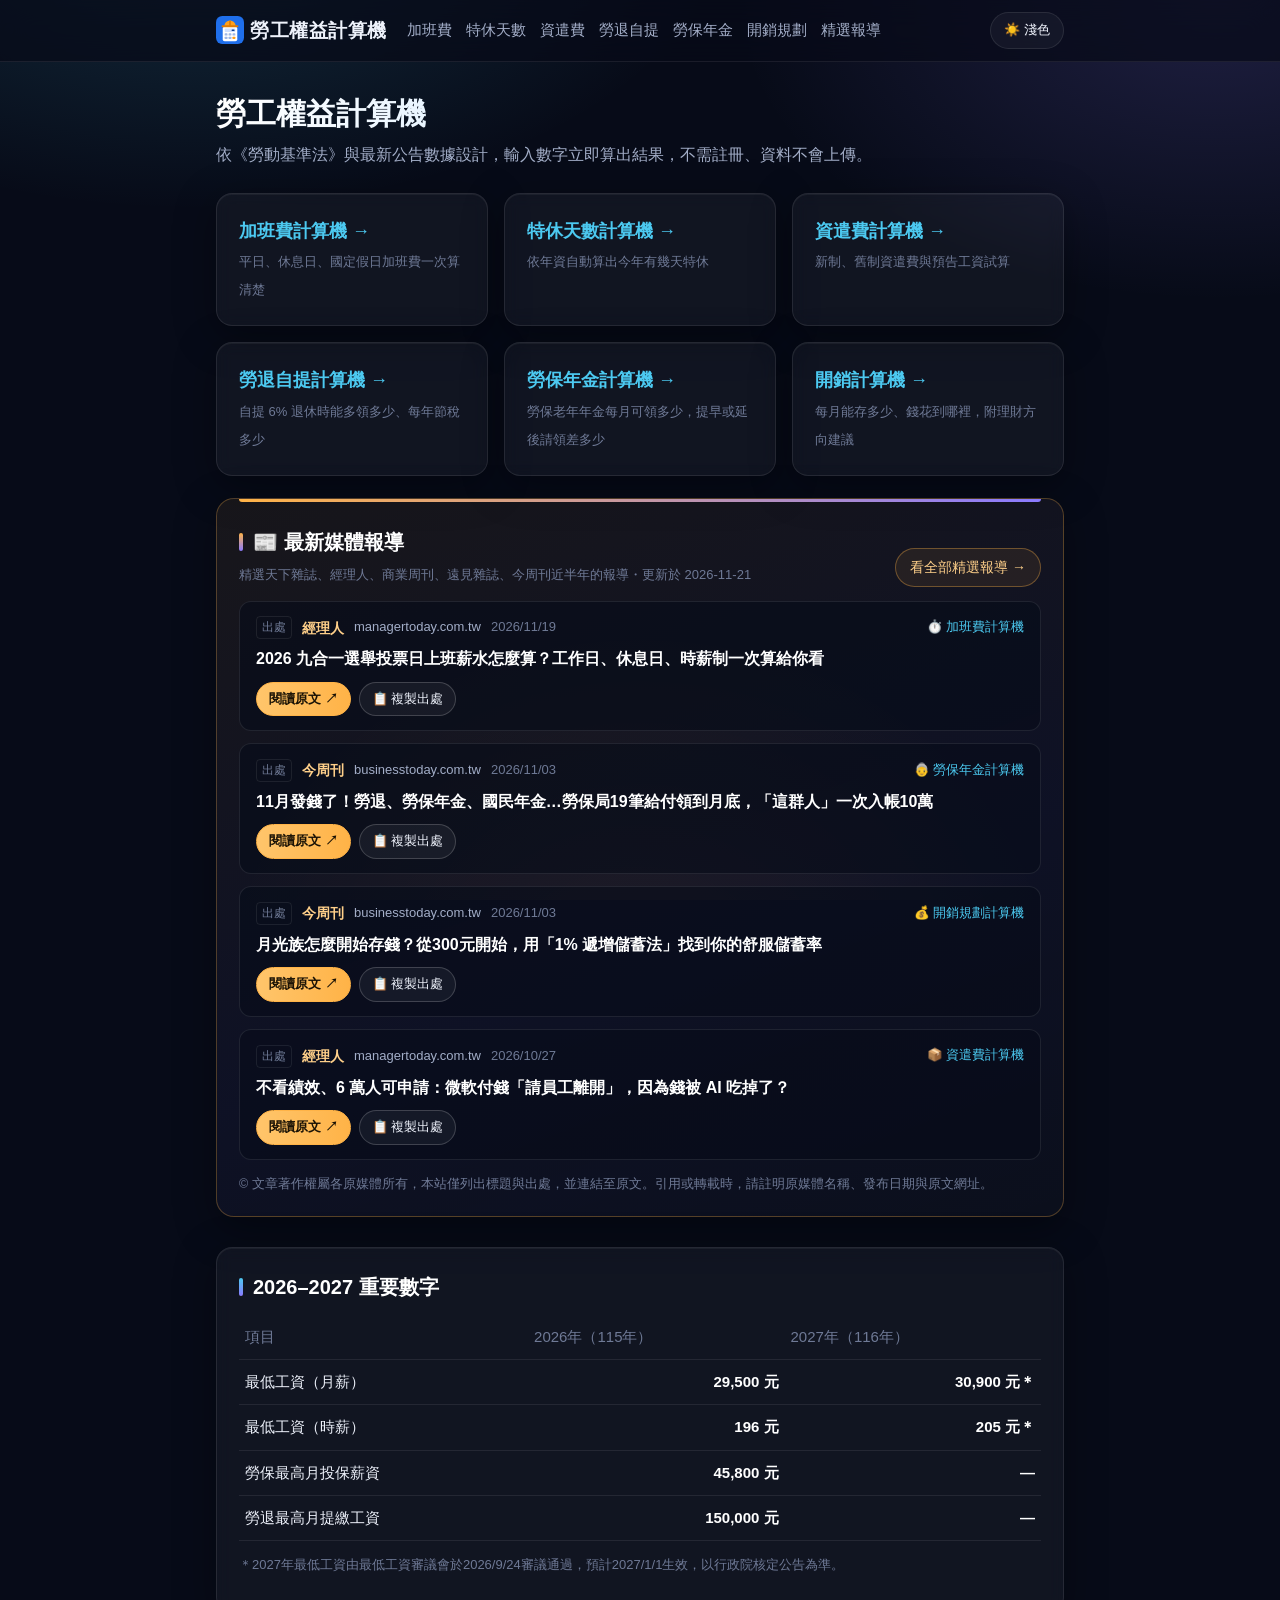
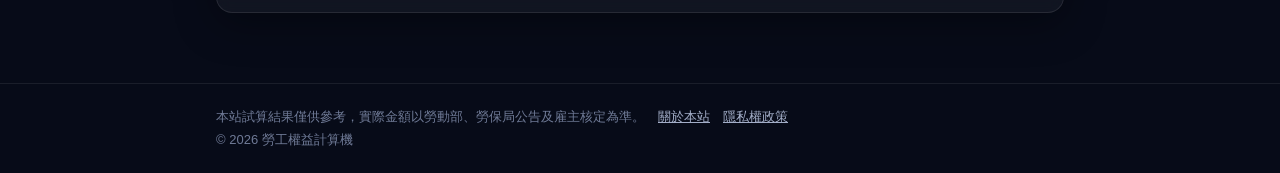
==== index.html @ 6f15177c "新增深色／淺色主題切換按鈕（預設深色、記住選擇、載入不閃爍），淺色主題完整配色 Co-Authored-By: Claude Opus 5.5 <noreply@anthropic.com> Clau" ====
<!doctype html><html lang="zh-Hant-TW"><head><meta charset="utf-8"><script>try{if(localStorage.getItem("lc-theme")==="light")document.documentElement.dataset.theme="light"}catch(e){}</script><meta name="google-site-verification" content="qJiFqGGV6QfgCIbcOSD9Yrbxs5jmW34U30LSL2Sjmbo"><meta name="theme-color" content="#070b18"><meta name="viewport" content="width=device-width,initial-scale=1">
<title>勞工權益計算機｜加班費、特休、資遣費、勞退、勞保年金、開銷規劃線上試算</title><meta name="description" content="免費線上試算加班費、特休天數、資遣費、勞退自提與勞保老年年金，依最新勞基法與2026年最低工資計算，手機也好用。"><link rel="canonical" href="https://chengcheming-ai.github.io/labor-calculator/">
<meta property="og:title" content="勞工權益計算機｜加班費、特休、資遣費、勞退、勞保年金、開銷規劃線上試算"><meta property="og:description" content="免費線上試算加班費、特休天數、資遣費、勞退自提與勞保老年年金，依最新勞基法與2026年最低工資計算，手機也好用。"><meta property="og:type" content="website">
<link rel="icon" href="icon.svg" type="image/svg+xml"><link rel="apple-touch-icon" href="apple-touch-icon.png"><link rel="stylesheet" href="style.css"></head><body>
<header><div class="in"><a class="logo" href="./"><img src="icon.svg" alt="" width="28" height="28" style="vertical-align:-7px;margin-right:6px">勞工權益計算機</a><nav><a href="overtime/">加班費</a><a href="annual-leave/">特休天數</a><a href="severance/">資遣費</a><a href="pension/">勞退自提</a><a href="labor-insurance/">勞保年金</a><a href="budget/">開銷規劃</a><a href="news/">精選報導</a></nav></div></header>
<main>
<h1>勞工權益計算機</h1><p class="lead">依《勞動基準法》與最新公告數據設計，輸入數字立即算出結果，不需註冊、資料不會上傳。</p>
<div class="grid tools"><a class="card" href="overtime/"><b>加班費計算機 →</b><br><span class="note">平日、休息日、國定假日加班費一次算清楚</span></a><a class="card" href="annual-leave/"><b>特休天數計算機 →</b><br><span class="note">依年資自動算出今年有幾天特休</span></a><a class="card" href="severance/"><b>資遣費計算機 →</b><br><span class="note">新制、舊制資遣費與預告工資試算</span></a><a class="card" href="pension/"><b>勞退自提計算機 →</b><br><span class="note">自提 6% 退休時能多領多少、每年節稅多少</span></a><a class="card" href="labor-insurance/"><b>勞保年金計算機 →</b><br><span class="note">勞保老年年金每月可領多少，提早或延後請領差多少</span></a><a class="card" href="budget/"><b>開銷計算機 →</b><br><span class="note">每月能存多少、錢花到哪裡，附理財方向建議</span></a></div>
<section class="news-box" id="news" data-k="*"></section>
<div class="card"><h2 style="margin-top:0">2026–2027 重要數字</h2><table>
<tr><th>項目</th><th>2026年（115年）</th><th>2027年（116年）</th></tr>
<tr><td>最低工資（月薪）</td><td class="n">29,500 元</td><td class="n">30,900 元＊</td></tr>
<tr><td>最低工資（時薪）</td><td class="n">196 元</td><td class="n">205 元＊</td></tr>
<tr><td>勞保最高月投保薪資</td><td class="n">45,800 元</td><td class="n">—</td></tr>
<tr><td>勞退最高月提繳工資</td><td class="n">150,000 元</td><td class="n">—</td></tr></table>
<p class="note">＊2027年最低工資由最低工資審議會於2026/9/24審議通過，預計2027/1/1生效，以行政院核定公告為準。</p></div></main>
<footer><div class="in">本站試算結果僅供參考，實際金額以勞動部、勞保局公告及雇主核定為準。　<a href="about/">關於本站</a>　<a href="privacy/">隱私權政策</a><br>© 2026 勞工權益計算機</div></footer>
<script src="news.js"></script><script src="common.js"></script></body></html>
---- style.css ----
:root{
  color-scheme:dark;
  --bg:#070b18;--card:rgba(255,255,255,.045);--card-b:rgba(255,255,255,.09);
  --fg:#eef2fb;--mut:#a3aec8;--dim:#6f7a96;
  --acc:#4cc9f0;--acc2:#8b7bff;--warm:#ffb347;
  --in:#0e1530;--in-b:#26315a;--line:rgba(255,255,255,.08);
}
*{box-sizing:border-box}
html{background:var(--bg)}
body{margin:0;min-height:100vh;color:var(--fg);font:16px/1.75 "Noto Sans TC","Microsoft JhengHei","PingFang TC",sans-serif;
  background:
    radial-gradient(900px 500px at 15% -10%,rgba(76,201,240,.18),transparent 60%),
    radial-gradient(800px 500px at 95% 0%,rgba(139,123,255,.18),transparent 60%),
    radial-gradient(700px 600px at 50% 110%,rgba(255,179,71,.07),transparent 60%),
    var(--bg);
  background-attachment:fixed}

/* 頁首 */
header{position:sticky;top:0;z-index:10;background:rgba(7,11,24,.72);backdrop-filter:blur(14px);-webkit-backdrop-filter:blur(14px);border-bottom:1px solid var(--line)}
header .in,main,footer .in{max-width:880px;margin:0 auto;padding:0 16px}
header .in{display:flex;flex-wrap:wrap;align-items:center;gap:8px 20px;padding-top:12px;padding-bottom:12px}
.logo{font-weight:700;font-size:19px;color:var(--fg);text-decoration:none;letter-spacing:.5px}
nav a{color:var(--mut);text-decoration:none;font-size:15px;margin-right:14px;transition:color .2s}
nav a:hover{color:var(--fg)}
nav a.on{color:var(--acc);text-shadow:0 0 12px rgba(76,201,240,.6)}

/* 標題 */
main{padding-top:32px;padding-bottom:48px}
h1{font-size:30px;line-height:1.3;margin:0 0 8px;font-weight:800;
  background:linear-gradient(90deg,#fff 0%,#cfe9ff 55%,#bfb4ff 100%);-webkit-background-clip:text;background-clip:text;color:transparent}
.lead{color:var(--mut);margin:0 0 24px}
h2{font-size:20px;margin:32px 0 10px;color:#fff}
h2::before{content:"";display:inline-block;width:4px;height:18px;border-radius:2px;margin-right:10px;vertical-align:-2px;background:linear-gradient(var(--acc),var(--acc2))}

/* 卡片 */
.card{background:var(--card);border:1px solid var(--card-b);border-radius:16px;padding:22px;margin-bottom:22px;
  box-shadow:0 10px 40px rgba(0,0,0,.35),inset 0 1px 0 rgba(255,255,255,.05);backdrop-filter:blur(8px);-webkit-backdrop-filter:blur(8px)}
.grid{display:grid;grid-template-columns:repeat(auto-fit,minmax(220px,1fr));gap:16px}
.grid>div{display:flex;flex-direction:column;justify-content:flex-end}

/* 表單 */
label{display:block;font-size:14px;color:var(--mut);margin-bottom:6px}
input,select{width:100%;font:inherit;font-size:17px;padding:10px 12px;border:1px solid var(--in-b);border-radius:10px;background:var(--in);color:#fff;transition:border-color .2s,box-shadow .2s}
input:hover,select:hover{border-color:#3a4a80}
input:focus,select:focus{outline:none;border-color:var(--acc);box-shadow:0 0 0 3px rgba(76,201,240,.22),0 0 18px rgba(76,201,240,.25)}
input.over,input.over:focus{border-color:#ff9a3c;box-shadow:0 0 0 3px rgba(255,154,60,.25),0 0 16px rgba(255,154,60,.25)}
.lim{display:inline-block;margin-left:4px;padding:0 7px;border-radius:999px;font-size:12px;line-height:18px;color:#ffd08a;background:rgba(255,179,71,.12);border:1px solid rgba(255,179,71,.3)}
input::-webkit-calendar-picker-indicator{filter:invert(.85)}
select option{background:#0e1530;color:#fff}

/* 結果區 */
.res{position:relative;margin-top:20px;padding:20px;border-radius:14px;color:var(--mut);
  background:linear-gradient(160deg,rgba(76,201,240,.10),rgba(139,123,255,.10));border:1px solid rgba(124,170,255,.25);
  box-shadow:inset 0 0 40px rgba(76,201,240,.06)}
.res b{color:#fff}
.res p{color:var(--fg)}
.big{font-size:44px;line-height:1.2;font-weight:800;margin:4px 0 10px;font-variant-numeric:tabular-nums;letter-spacing:.5px;
  background:linear-gradient(90deg,#7ee0ff,#b9a8ff);-webkit-background-clip:text;background-clip:text;color:transparent;
  filter:drop-shadow(0 0 14px rgba(76,201,240,.45));transition:filter .3s}
.big.pop{animation:pop .55s ease-out}
@keyframes pop{0%{transform:scale(.96);filter:drop-shadow(0 0 28px rgba(126,224,255,.95))}60%{transform:scale(1.03)}100%{transform:scale(1);filter:drop-shadow(0 0 14px rgba(76,201,240,.45))}}
@media (prefers-reduced-motion:reduce){.big.pop{animation:none}}

/* 提示條 */
.tips{display:flex;flex-direction:column;gap:10px;margin-top:16px}
.tips:empty{display:none}
.tip{padding:12px 14px;border-radius:10px;color:#eef2fb;font-size:15px;line-height:1.65;border:1px solid;border-left-width:4px;animation:tipIn .4s ease-out}
.tip.flash{animation:tipIn .4s ease-out}
.tip.ok{background:rgba(60,220,140,.10);border-color:rgba(60,220,140,.5);box-shadow:0 0 18px rgba(60,220,140,.12)}
.tip.info{background:rgba(76,201,240,.08);border-color:rgba(76,201,240,.4)}
.tip.warn{background:rgba(255,214,80,.10);border-color:rgba(255,214,80,.55);box-shadow:0 0 18px rgba(255,214,80,.12)}
.tip.alert{background:rgba(255,150,60,.12);border-color:rgba(255,150,60,.65);box-shadow:0 0 20px rgba(255,150,60,.18)}
.tip.danger{background:rgba(255,80,100,.14);border-color:rgba(255,80,100,.75);box-shadow:0 0 24px rgba(255,80,100,.28);animation:tipIn .4s ease-out,beat 2.4s ease-in-out .4s infinite}
@keyframes tipIn{from{opacity:0;transform:translateY(6px)}to{opacity:1;transform:none}}
@keyframes beat{50%{box-shadow:0 0 36px rgba(255,80,100,.55)}}
@media (prefers-reduced-motion:reduce){.tip,.tip.flash,.tip.danger{animation:none}}

/* 複製／清除按鈕 */
.act{display:flex;gap:10px;flex-wrap:wrap;margin-top:16px}
.act button{font:inherit;font-size:14px;padding:8px 16px;border-radius:999px;border:1px solid rgba(124,170,255,.35);background:rgba(255,255,255,.05);color:var(--fg);cursor:pointer;transition:border-color .2s,box-shadow .2s}
.act button:hover{border-color:var(--acc);box-shadow:0 0 14px rgba(76,201,240,.3)}

/* 疲勞儀表 */
.meter{margin:6px 0 16px;padding-bottom:20px}
.mhead{display:flex;justify-content:space-between;font-size:14px;margin-bottom:8px;color:var(--mut)}
.mbar{position:relative;height:12px;border-radius:999px;background:linear-gradient(90deg,#3ddc97 0%,#ffd650 46%,#ff9a3c 65%,#ff4d6d 85%)}
#mcover{position:absolute;right:0;top:0;bottom:0;background:#141b36;border-radius:0 999px 999px 0;transition:width .5s ease}
.mbar i{position:absolute;top:-4px;bottom:-4px;width:2px;background:rgba(255,255,255,.55)}
.mbar i::after{content:attr(data-l);position:absolute;top:20px;left:50%;transform:translateX(-50%);font-size:11px;color:var(--dim);white-space:nowrap;font-style:normal}

/* 離職檢核清單 */
.check label{display:flex;gap:10px;align-items:flex-start;font-size:15px;color:var(--fg);padding:9px 0;border-bottom:1px solid var(--line);cursor:pointer;margin:0}
.check input{width:18px;height:18px;margin-top:4px;flex:none;accent-color:#4cc9f0;padding:0}
.check input:checked+span{color:var(--dim);text-decoration:line-through}

/* 開銷計算機：分組標題、分段長條、排行、步驟、提示框 */
:root{--c-need:#3987e5;--c-want:#d95926;--c-save:#199e70}
h3.grp{font-size:16px;margin:22px 0 10px;color:#fff;display:flex;align-items:center;gap:8px}
h3.grp:first-child{margin-top:0}
.sw{display:inline-block;width:12px;height:12px;border-radius:3px;flex:none}
.sw.need{background:var(--c-need)}.sw.want{background:var(--c-want)}.sw.save{background:var(--c-save)}
.seg-h{display:flex;justify-content:space-between;align-items:baseline;margin:18px 0 8px;font-size:14px;color:var(--mut)}
.seg{display:flex;gap:2px;height:28px}
.seg b{display:flex;align-items:center;padding-left:8px;min-width:0;overflow:hidden;border-radius:4px;color:#fff;font-size:13px;font-weight:600;white-space:nowrap;transition:flex-grow .5s ease}
.seg b.need{background:var(--c-need)}.seg b.want{background:var(--c-want)}.seg b.save{background:var(--c-save)}
.seg.ideal{height:6px;margin-top:6px;opacity:.45}
.seg.ideal b{padding:0;border-radius:999px}
.seg.ideal b:nth-child(1){background:var(--c-need)}.seg.ideal b:nth-child(2){background:var(--c-want)}.seg.ideal b:nth-child(3){background:var(--c-save)}
.legend{display:flex;flex-wrap:wrap;gap:6px 18px;margin-top:12px;font-size:14px;color:var(--fg)}
.legend span{display:flex;align-items:center;gap:6px}
.legend em{font-style:normal;color:var(--dim);font-size:12px}
.legend .neg b{color:#ff8a9a}
.rank .row{display:grid;grid-template-columns:5.5em 1fr 3.2em 5.5em;align-items:center;gap:10px;padding:5px 0;font-size:14px;color:var(--fg)}
.rank .bar{height:10px;background:rgba(255,255,255,.04);border-radius:4px}
.rank .bar b{display:block;height:100%;border-radius:0 4px 4px 0;transition:width .5s ease}
.rank .bar b.need{background:var(--c-need)}.rank .bar b.want{background:var(--c-want)}
.rank .pv{text-align:right;color:var(--mut);font-variant-numeric:tabular-nums}
.rank .av{text-align:right;font-variant-numeric:tabular-nums}
.steps{list-style:none;margin:0;padding:0;counter-reset:s}
.steps li{position:relative;padding:12px 14px 12px 50px;margin-bottom:10px;border-radius:12px;border:1px solid var(--line);background:rgba(255,255,255,.02);counter-increment:s}
.steps li::before{content:counter(s);position:absolute;left:14px;top:13px;width:24px;height:24px;border-radius:50%;display:grid;place-items:center;font-size:13px;font-weight:700;background:#26315a;color:#fff}
.steps .sh{display:flex;justify-content:space-between;gap:10px;flex-wrap:wrap}
.steps .sh b{color:#fff}
.steps .bd{font-size:13px;color:var(--dim)}
.steps p{margin:4px 0 0;font-size:14px;color:var(--mut)}
.steps li.done{opacity:.6}.steps li.done::before{background:#199e70}
.steps li.now{border-color:rgba(76,201,240,.55);background:rgba(76,201,240,.07);box-shadow:0 0 22px rgba(76,201,240,.15)}
.steps li.now::before{background:linear-gradient(135deg,var(--acc),var(--acc2))}
.steps li.now .bd{color:var(--acc);font-weight:600}
.tt{position:fixed;z-index:50;pointer-events:none;padding:6px 10px;border-radius:8px;background:#0e1530;border:1px solid var(--in-b);color:#fff;font-size:13px;box-shadow:0 8px 24px rgba(0,0,0,.4);white-space:nowrap}
@media (max-width:480px){.rank .row{grid-template-columns:4.8em 1fr 3em 4.8em;gap:6px;font-size:13px}}

/* 媒體報導精選（獨立區塊） */
.news-box{position:relative;margin:8px 0 30px;padding:22px;border-radius:18px;
  background:linear-gradient(160deg,rgba(255,179,71,.07),rgba(139,123,255,.06) 60%,rgba(255,255,255,.02));
  border:1px solid rgba(255,179,71,.28);box-shadow:0 12px 40px rgba(0,0,0,.35)}
.news-box::before{content:"";position:absolute;left:22px;right:22px;top:0;height:3px;border-radius:0 0 3px 3px;background:linear-gradient(90deg,#ffb347,#8b7bff)}
.nb-h{display:flex;justify-content:space-between;align-items:flex-end;gap:10px 16px;flex-wrap:wrap;margin-bottom:14px}
.nb-h h2{margin:4px 0 4px}
.nb-h h2::before{background:linear-gradient(#ffb347,#8b7bff)}
.nb-h .note{margin:0}
.nb-all{font-size:14px;color:#ffd08a;text-decoration:none;padding:6px 14px;border-radius:999px;border:1px solid rgba(255,179,71,.35);background:rgba(255,179,71,.08);white-space:nowrap;transition:box-shadow .2s,border-color .2s}
.nb-all:hover{border-color:#ffb347;box-shadow:0 0 14px rgba(255,179,71,.3)}
.nl{display:grid;gap:12px}
.ni{padding:14px 16px;border-radius:12px;background:rgba(7,11,24,.55);border:1px solid var(--card-b);transition:border-color .2s,box-shadow .2s}
.ni:hover{border-color:rgba(255,179,71,.45);box-shadow:0 0 18px rgba(255,179,71,.12)}
.nsrc{display:flex;flex-wrap:wrap;align-items:center;gap:6px 10px;font-size:13px;color:var(--dim)}
.nlab{font-size:12px;color:var(--dim);border:1px solid var(--line);border-radius:4px;padding:0 5px}
.nmedia{color:#ffd08a;font-weight:700;font-size:14px}
.nhost{color:var(--mut)}
.ntopic{margin-left:auto;font-size:12.5px;color:var(--acc);text-decoration:none}
.ntopic:hover{text-decoration:underline}
.nt{display:block;margin:6px 0 10px;font-size:16px;line-height:1.6;font-weight:600;color:#fff;text-decoration:none}
.nt:hover{color:#ffe1b0;text-decoration:underline}
.nact{display:flex;gap:8px;flex-wrap:wrap}
.nbtn,.ncite{font:inherit;font-size:13px;padding:5px 12px;border-radius:999px;cursor:pointer;text-decoration:none;transition:box-shadow .2s,border-color .2s}
.nbtn{color:#1a1205;background:linear-gradient(90deg,#ffc56b,#ffb347);border:1px solid #ffb347;font-weight:700}
.nbtn:hover{box-shadow:0 0 14px rgba(255,179,71,.45)}
.ncite{color:var(--fg);background:rgba(255,255,255,.05);border:1px solid rgba(255,255,255,.18)}
.ncite:hover{border-color:var(--acc)}
.ncopy{margin:14px 0 0;font-size:12.5px;color:var(--dim);line-height:1.6}
/* 精選報導頁 */
.chips{display:flex;flex-wrap:wrap;gap:8px;margin:0 0 22px}
.chip{font:inherit;font-size:14px;padding:7px 14px;border-radius:999px;cursor:pointer;color:var(--mut);background:var(--card);border:1px solid var(--card-b);transition:all .2s}
.chip b{color:var(--dim);font-weight:500;margin-left:4px}
.chip:hover{color:#fff;border-color:rgba(255,179,71,.45)}
.chip.on{color:#1a1205;background:linear-gradient(90deg,#ffc56b,#ffb347);border-color:#ffb347;font-weight:700}
.chip.on b{color:#4a3510}
.ngroup{margin-bottom:26px}
.ngroup h2 a{font-size:13px;font-weight:500;color:var(--acc);text-decoration:none;margin-left:10px}

/* 主題切換按鈕 */
.theme-btn{margin-left:auto;font:inherit;font-size:13px;padding:6px 13px;border-radius:999px;border:1px solid var(--card-b);background:var(--card);color:var(--fg);cursor:pointer;white-space:nowrap;transition:border-color .2s,box-shadow .2s}
.theme-btn:hover{border-color:var(--acc);box-shadow:0 0 12px rgba(76,201,240,.25)}
@media (max-width:720px){.theme-btn{order:2}header nav{order:3;flex-basis:100%}}

/* 淺色主題（按鈕切換；預設為深色） */
:root[data-theme="light"]{
  color-scheme:light;
  --bg:#f4f6fb;--card:#ffffff;--card-b:#dde3ee;
  --fg:#1b2333;--mut:#4f5b72;--dim:#76819a;
  --acc:#0b72c9;--acc2:#6a55e0;
  --in:#ffffff;--in-b:#cbd4e3;--line:#e3e8f0;
  --c-need:#2a78d6;--c-want:#eb6834;--c-save:#1baf7a;
}
:root[data-theme="light"] body{background:
  radial-gradient(900px 500px at 15% -10%,rgba(11,114,201,.10),transparent 60%),
  radial-gradient(800px 500px at 95% 0%,rgba(106,85,224,.09),transparent 60%),
  radial-gradient(700px 600px at 50% 110%,rgba(255,170,60,.08),transparent 60%),var(--bg)}
:root[data-theme="light"] header{background:rgba(255,255,255,.82)}
:root[data-theme="light"] nav a.on{text-shadow:none}
:root[data-theme="light"] h1{background:linear-gradient(90deg,#14213d 0%,#1f4fa3 60%,#5b46c9 100%);-webkit-background-clip:text;background-clip:text}
:root[data-theme="light"] :is(h2,h3.grp,.steps .sh b,td.n,.nt){color:#111a2e}
:root[data-theme="light"] .res b,:root[data-theme="light"] article:not(.ni) b{color:#111a2e}
:root[data-theme="light"] .card{box-shadow:0 6px 24px rgba(20,30,60,.07)}
:root[data-theme="light"] :is(input,select){color:#111a2e}
:root[data-theme="light"] :is(input:hover,select:hover){border-color:#9fb0d0}
:root[data-theme="light"] input::-webkit-calendar-picker-indicator{filter:none}
:root[data-theme="light"] select option{background:#fff;color:#111a2e}
:root[data-theme="light"] .lim{color:#9a5200;background:rgba(255,170,60,.14);border-color:rgba(220,140,40,.38)}
:root[data-theme="light"] .res{background:linear-gradient(160deg,rgba(11,114,201,.06),rgba(106,85,224,.06));border-color:rgba(11,114,201,.22);box-shadow:none}
:root[data-theme="light"] .big{background:linear-gradient(90deg,#0b72c9,#6a55e0);-webkit-background-clip:text;background-clip:text;filter:drop-shadow(0 0 10px rgba(11,114,201,.18))}
:root[data-theme="light"] .tip{color:#1b2333}
:root[data-theme="light"] .tip.warn{background:rgba(255,200,40,.16)}
:root[data-theme="light"] .act button,:root[data-theme="light"] .ncite{background:#fff;border-color:#cbd4e3}
:root[data-theme="light"] #mcover{background:#e6eaf2}
:root[data-theme="light"] .mbar i{background:rgba(20,30,60,.45)}
:root[data-theme="light"] .res .seg b{color:#fff}
:root[data-theme="light"] .res .seg b.save{color:#05301f}
:root[data-theme="light"] .legend .neg b{color:#c8243b}
:root[data-theme="light"] .rank .bar{background:#eef1f6}
:root[data-theme="light"] .res td.n{color:#0b5fa8}
:root[data-theme="light"] .steps li{background:#fff}
:root[data-theme="light"] .steps li::before{background:#dbe2ef;color:#1b2333}
:root[data-theme="light"] .steps li.done::before{background:#1baf7a;color:#fff}
:root[data-theme="light"] .steps li.now{background:rgba(11,114,201,.06);border-color:rgba(11,114,201,.45);box-shadow:0 0 18px rgba(11,114,201,.12)}
:root[data-theme="light"] .steps li.now::before{color:#fff}
:root[data-theme="light"] .tt{background:#fff;color:#111a2e;box-shadow:0 8px 24px rgba(20,30,60,.15)}
:root[data-theme="light"] .tools a:hover{box-shadow:0 14px 34px rgba(20,30,60,.12),0 0 0 1px rgba(11,114,201,.25)}
:root[data-theme="light"] .news-box{background:linear-gradient(160deg,rgba(255,170,60,.10),rgba(106,85,224,.06) 60%,#fff);border-color:rgba(225,145,40,.38);box-shadow:0 10px 30px rgba(20,30,60,.08)}
:root[data-theme="light"] .ni{background:#fff}
:root[data-theme="light"] .ni:hover{box-shadow:0 6px 20px rgba(20,30,60,.10)}
:root[data-theme="light"] .nmedia{color:#a85a00}
:root[data-theme="light"] .nb-all{color:#9a5200}
:root[data-theme="light"] .nt:hover{color:#a85a00}
:root[data-theme="light"] .chip:hover{color:var(--fg)}
:root[data-theme="light"] article p{color:#2c3549}
:root[data-theme="light"] .check input{accent-color:#0b72c9}
:root[data-theme="light"] .theme-btn:hover{box-shadow:0 0 12px rgba(11,114,201,.2)}

/* 列印報表（白底，只在列印時出現） */
#report{display:none}
@media print{
  @page{size:A4;margin:14mm 14mm 16mm}
  html,body{background:#fff!important}
  body>*:not(#report){display:none!important}
  #report{display:block;color:#111;font:11pt/1.6 "Noto Sans TC","Microsoft JhengHei","PingFang TC",sans-serif;-webkit-print-color-adjust:exact;print-color-adjust:exact}
  #report *{color:#111;-webkit-text-fill-color:currentColor;text-shadow:none!important;filter:none!important;box-shadow:none!important;animation:none!important;backdrop-filter:none!important}
  #report .rp-top{display:flex;justify-content:space-between;align-items:center;font-size:9.5pt;color:#555;border-bottom:2px solid #1f6feb;padding-bottom:6px}
  #report .rp-top *{color:#555}
  #report .rp-brand{display:flex;align-items:center;gap:6px;font-weight:700;font-size:11pt}#report .rp-brand,#report .rp-brand *{color:#1f6feb}
  #report .rp-brand img{width:20px;height:20px}
  #report h1{font-size:19pt;margin:12px 0 4px;background:none;-webkit-text-fill-color:#111}
  #report h2{font-size:12.5pt;margin:18px 0 8px;padding-bottom:3px;border-bottom:1px solid #bbb;break-after:avoid}
  #report h2::before{display:none}
  #report h3.grp{font-size:11pt;margin:10px 0 6px}
  #report table{width:100%;border-collapse:collapse;font-size:10.5pt}
  #report th,#report td{border-bottom:1px solid #ddd;padding:5px 6px;color:#111}
  #report .rp-in{display:grid;grid-template-columns:1fr 1fr;column-gap:28px;font-size:10.5pt}
  #report .rp-in div{display:flex;justify-content:space-between;gap:10px;border-bottom:1px solid #ddd;padding:4px 2px;break-inside:avoid}
  #report .rp-in span{color:#444}
  #report td.n{text-align:right;font-weight:600}
  #report .res{background:none;border:1px solid #ccc;border-radius:8px;padding:12px 14px;margin:0;color:#333}
  #report .big{font-size:22pt;margin:2px 0 6px;background:none;-webkit-text-fill-color:#0b4fb3;color:#0b4fb3}
  #report .seg b,#report .seg b *{color:#fff;-webkit-text-fill-color:#fff}
  #report .mbar>div{position:absolute;right:0;top:0;bottom:0;background:#e5e7eb;border-radius:0 999px 999px 0}
  #report .mbar i{background:#666}
  #report .rank .bar{background:#eef0f3}
  #report .card{background:none;border:none;padding:0;margin:0;border-radius:0}
  #report .card h2{margin-top:18px}
  #report .rp-tips{margin:0;padding:0;list-style:none;display:flex;flex-direction:column;gap:6px}
  #report .rp-tips li{margin:0 0 6px;break-inside:avoid}
  #report .steps li{background:none;border:1px solid #ccc;break-inside:avoid;opacity:1}
  #report .steps li.now{border:1.5px solid #1f6feb}
  #report .steps li::before,#report .steps li::before{color:#fff;-webkit-text-fill-color:#fff}
  #report .check label{border-bottom:1px solid #ddd;padding:5px 0}
  #report .check span{text-decoration:none}
  #report a{text-decoration:none}
  #report .note,#report .rp-foot{color:#666;font-size:9pt}
  #report .rp-foot{margin-top:20px;border-top:1px solid #ccc;padding-top:8px}
}

/* 表格 */
table{width:100%;border-collapse:collapse;font-size:15px}
th,td{border-bottom:1px solid var(--line);padding:9px 6px;text-align:left}
th{color:var(--dim);font-weight:500}
td{color:var(--fg)}
td.n{text-align:right;font-variant-numeric:tabular-nums;color:#fff;font-weight:600}
.res td.n{color:#9ee6ff}
caption{padding-bottom:6px}

/* 首頁工具卡 */
.tools a{display:block;text-decoration:none;color:var(--fg);transition:transform .2s,border-color .2s,box-shadow .2s}
.tools a:hover{transform:translateY(-3px);border-color:rgba(76,201,240,.5);box-shadow:0 14px 40px rgba(0,0,0,.45),0 0 24px rgba(76,201,240,.18)}
.tools b{color:var(--acc);font-size:18px}
.tools .card{margin:0}
.tools{margin-bottom:22px}

/* 文章與頁尾 */
.note{font-size:13px;color:var(--dim)}
article p{margin:0 0 14px;color:#d6dcea}
article b{color:#fff}
a{color:var(--acc)}
footer{border-top:1px solid var(--line);color:var(--dim);font-size:13px;padding:22px 0}
footer a{color:var(--mut)}
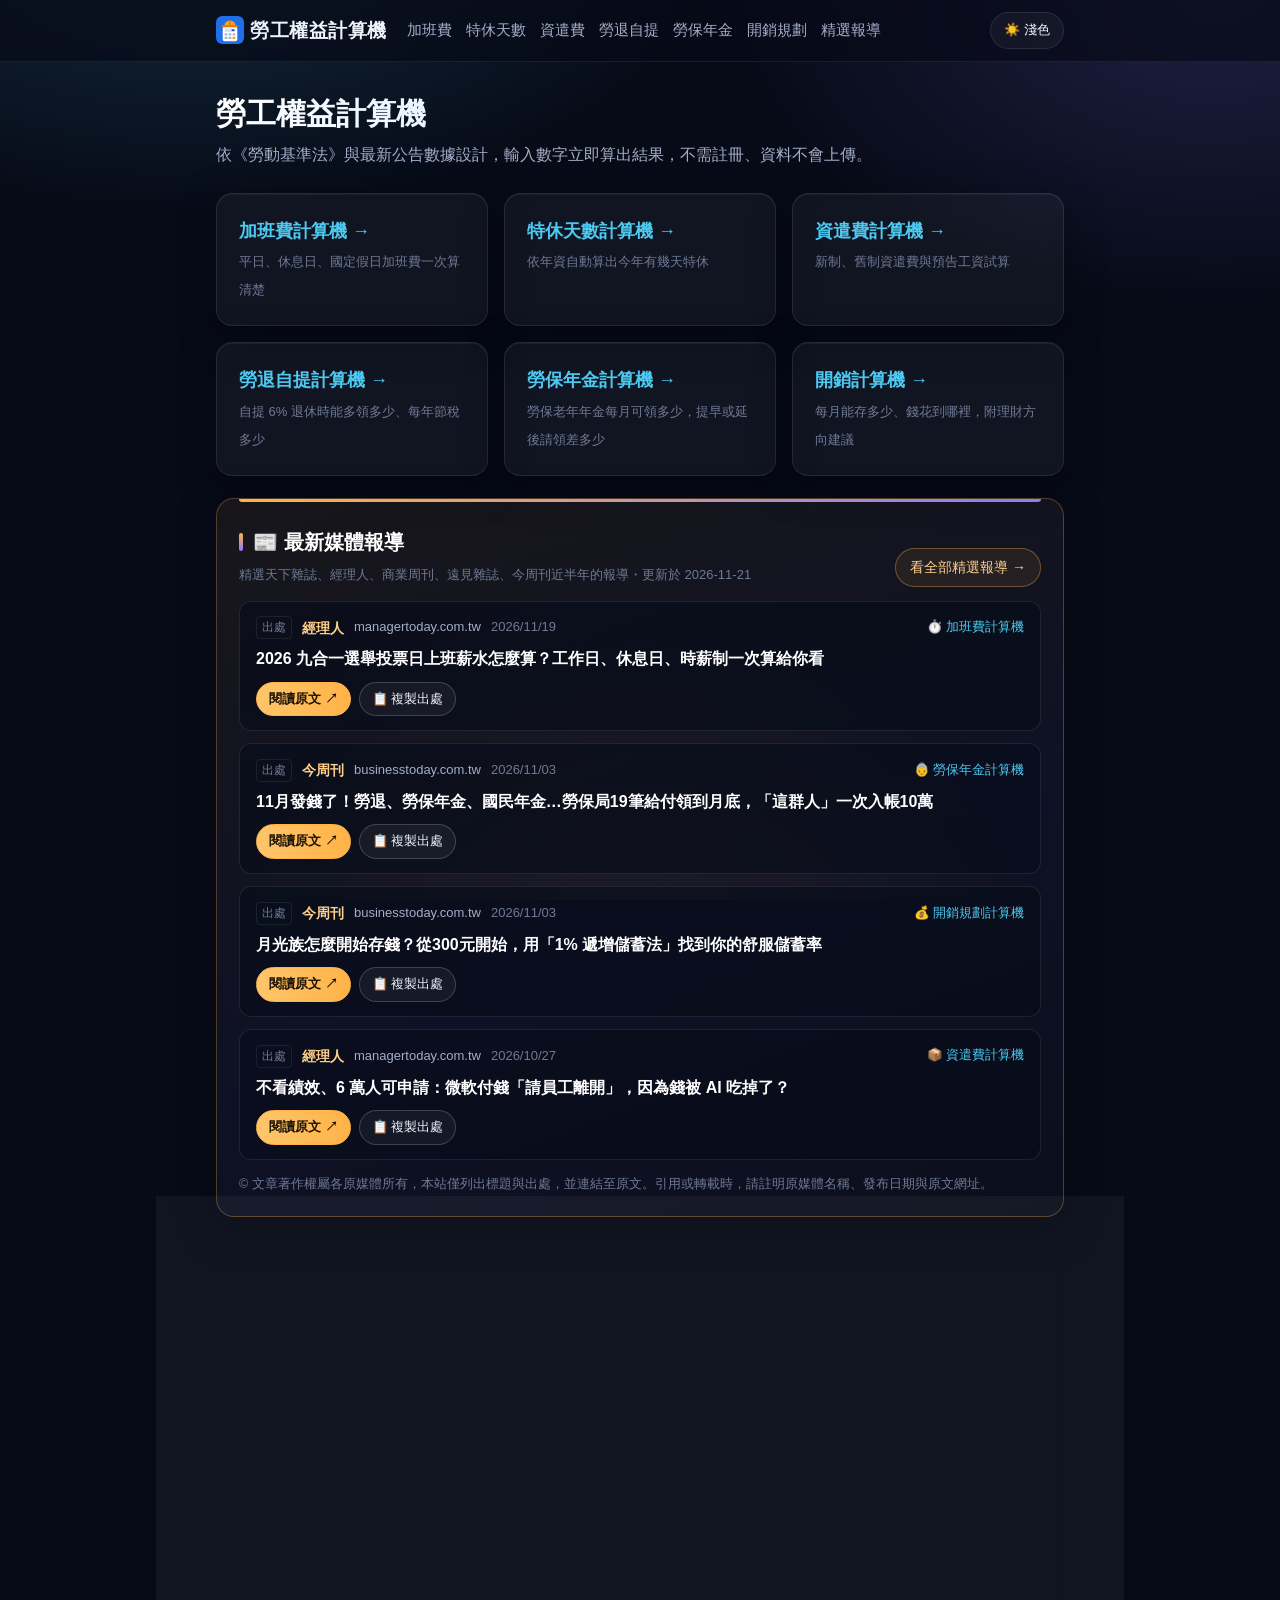
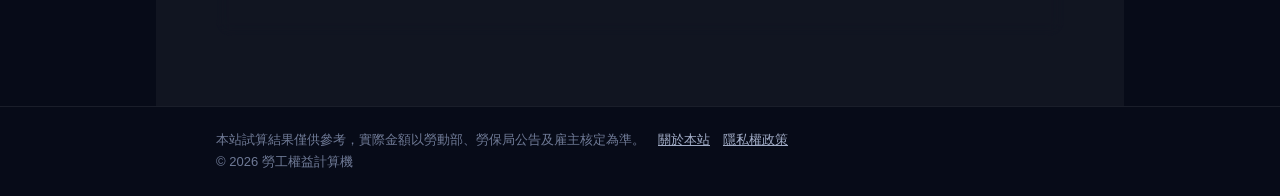
==== commit 6f299f03: "法規更新：首頁2027年最低工資註解改為已核定公告 首頁註解由「預計2027/1/1生效，以行政院核定公告為準」改為「行政院核定、勞動部2026/10/16公告，自2027/1/1起生效」。 數值不變" ====
--- a/index.html
+++ b/index.html
@@ -13,6 +13,6 @@
 <tr><td>最低工資（時薪）</td><td class="n">196 元</td><td class="n">205 元＊</td></tr>
 <tr><td>勞保最高月投保薪資</td><td class="n">45,800 元</td><td class="n">—</td></tr>
 <tr><td>勞退最高月提繳工資</td><td class="n">150,000 元</td><td class="n">—</td></tr></table>
-<p class="note">＊2027年最低工資由最低工資審議會於2026/9/24審議通過，預計2027/1/1生效，以行政院核定公告為準。</p></div></main>
+<p class="note">＊2027年最低工資（月薪30,900元、時薪205元）經最低工資審議會於2026/9/24審議通過，行政院核定並由勞動部於2026/10/16公告，自2027/1/1起生效。</p></div></main>
 <footer><div class="in">本站試算結果僅供參考，實際金額以勞動部、勞保局公告及雇主核定為準。　<a href="about/">關於本站</a>　<a href="privacy/">隱私權政策</a><br>© 2026 勞工權益計算機</div></footer>
-<script src="news.js"></script><script src="common.js"></script></body></html>+<script src="news.js"></script><script src="common.js"></script><script data-goatcounter="https://laborcalc-tw.goatcounter.com/count" async src="//gc.zgo.at/count.js"></script></body></html>
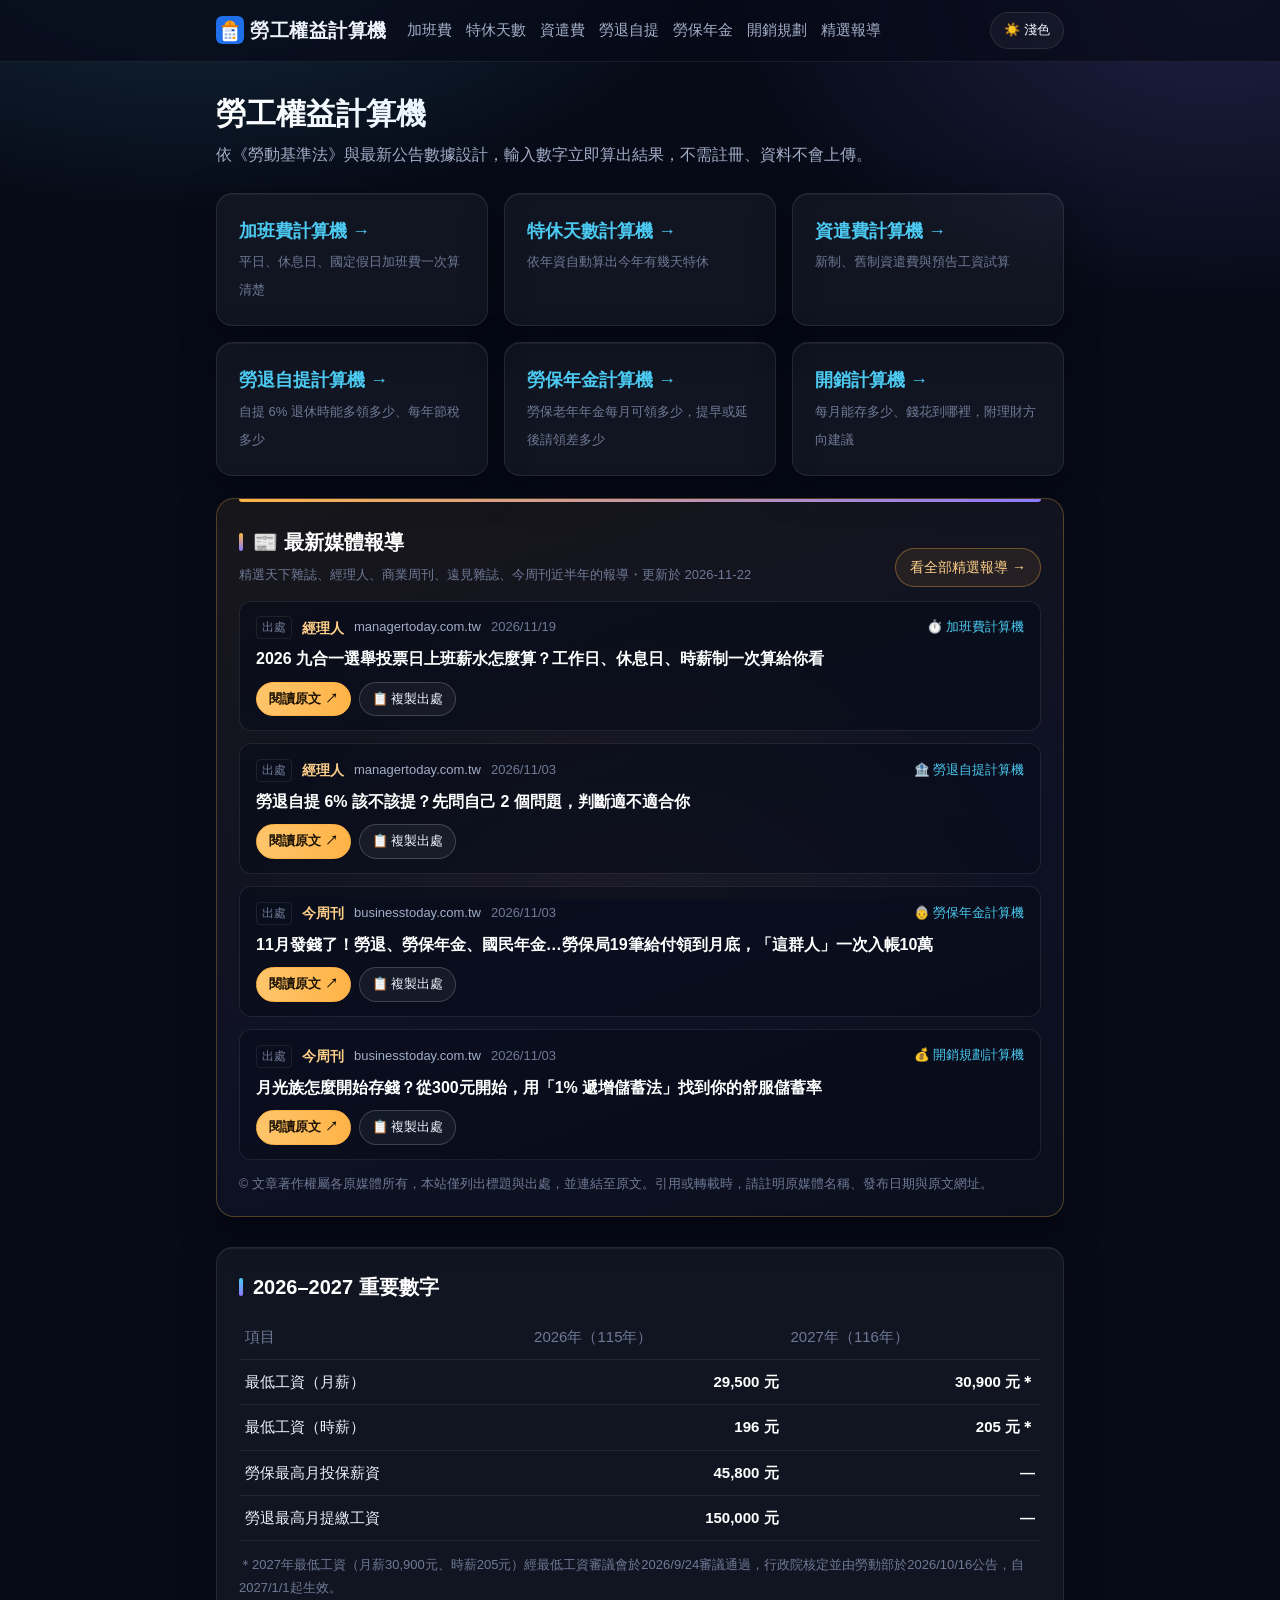
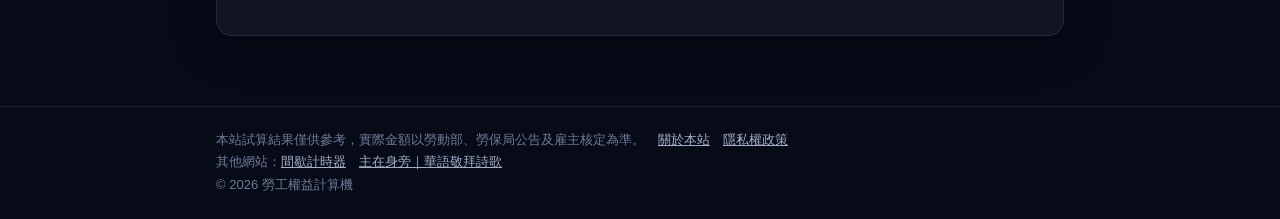
==== commit 5e400fb0: "各頁頁尾加上其他網站連結，新增 sitemap-pages.xml Co-Authored-By: Claude Opus 5.5 <noreply@anthropic.com> Claude-Ses" ====
--- a/index.html
+++ b/index.html
@@ -14,5 +14,5 @@
 <tr><td>勞保最高月投保薪資</td><td class="n">45,800 元</td><td class="n">—</td></tr>
 <tr><td>勞退最高月提繳工資</td><td class="n">150,000 元</td><td class="n">—</td></tr></table>
 <p class="note">＊2027年最低工資（月薪30,900元、時薪205元）經最低工資審議會於2026/9/24審議通過，行政院核定並由勞動部於2026/10/16公告，自2027/1/1起生效。</p></div></main>
-<footer><div class="in">本站試算結果僅供參考，實際金額以勞動部、勞保局公告及雇主核定為準。　<a href="about/">關於本站</a>　<a href="privacy/">隱私權政策</a><br>© 2026 勞工權益計算機</div></footer>
+<footer><div class="in">本站試算結果僅供參考，實際金額以勞動部、勞保局公告及雇主核定為準。　<a href="about/">關於本站</a>　<a href="privacy/">隱私權政策</a><br>其他網站：<a href="https://chengcheming-ai.github.io/interval-timer/" target="_blank" rel="noopener">間歇計時器</a>　<a href="https://chengcheming-ai.github.io/zhu-zai-shen-pang/" target="_blank" rel="noopener">主在身旁｜華語敬拜詩歌</a><br>© 2026 勞工權益計算機</div></footer>
 <script src="news.js"></script><script src="common.js"></script><script data-goatcounter="https://laborcalc-tw.goatcounter.com/count" async src="//gc.zgo.at/count.js"></script></body></html>
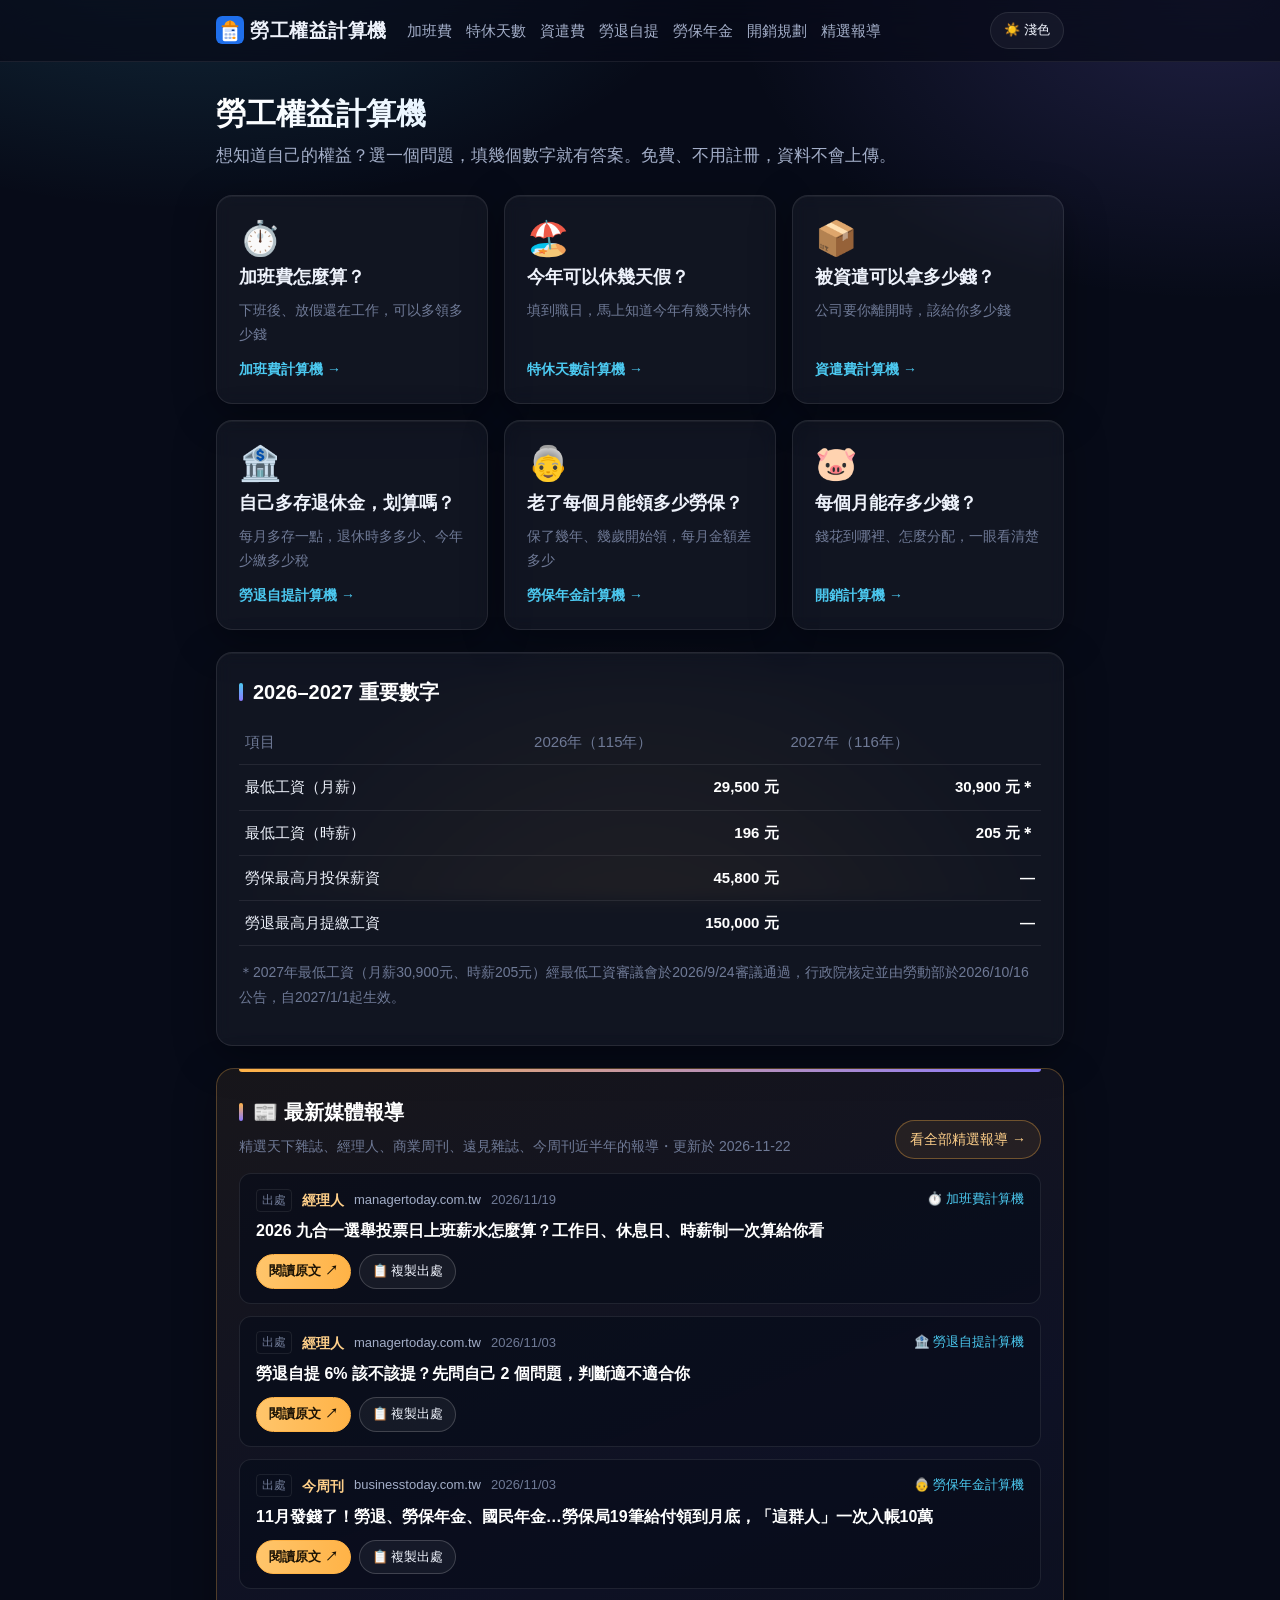
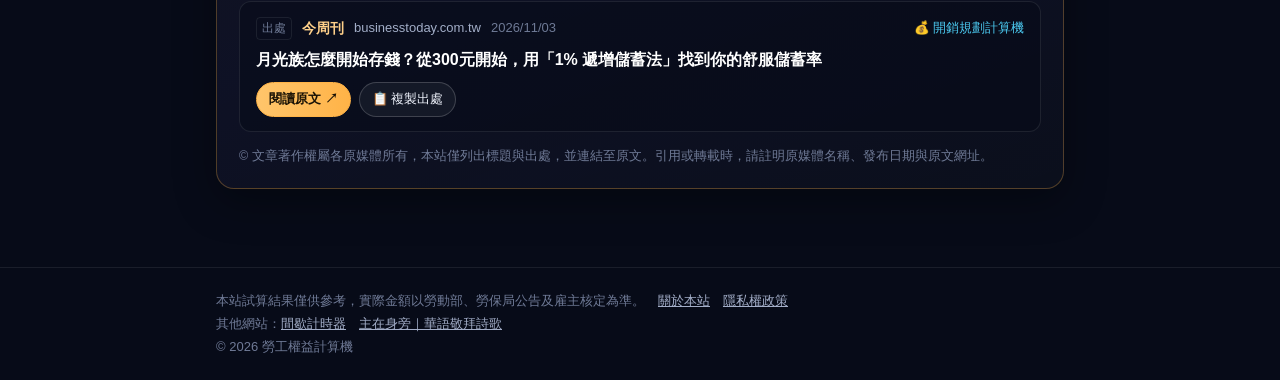
==== commit 4984f08a: "版面改版：白話說明、快速選項與加減鈕、圖表視覺化、段落與常見問題改為可展開、媒體報導移到頁面最下方 Co-Authored-By: Claude Opus 5.5 <noreply@anthropic" ====
--- a/index.html
+++ b/index.html
@@ -1,18 +1,19 @@
 <!doctype html><html lang="zh-Hant-TW"><head><meta charset="utf-8"><script>try{if(localStorage.getItem("lc-theme")==="light")document.documentElement.dataset.theme="light"}catch(e){}</script><meta name="google-site-verification" content="qJiFqGGV6QfgCIbcOSD9Yrbxs5jmW34U30LSL2Sjmbo"><meta name="theme-color" content="#070b18"><meta name="viewport" content="width=device-width,initial-scale=1">
 <title>勞工權益計算機｜加班費、特休、資遣費、勞退、勞保年金、開銷規劃線上試算</title><meta name="description" content="免費線上試算加班費、特休天數、資遣費、勞退自提與勞保老年年金，依最新勞基法與2026年最低工資計算，手機也好用。"><link rel="canonical" href="https://chengcheming-ai.github.io/labor-calculator/">
-<meta property="og:title" content="勞工權益計算機｜加班費、特休、資遣費、勞退、勞保年金、開銷規劃線上試算"><meta property="og:description" content="免費線上試算加班費、特休天數、資遣費、勞退自提與勞保老年年金，依最新勞基法與2026年最低工資計算，手機也好用。"><meta property="og:type" content="website">
+<meta property="og:title" content="勞工權益計算機｜加班費、特休、資遣費、勞退、勞保年金、開銷規劃線上試算"><meta property="og:description" content="免費線上試算加班費、特休天數、資遣費、勞退自提與勞保老年年金，依最新勞基法與2026年最低工資計算，手機也好用。"><meta property="og:type" content="website"><meta property="og:url" content="https://chengcheming-ai.github.io/labor-calculator/"><meta property="og:image" content="https://chengcheming-ai.github.io/labor-calculator/og.png"><meta property="og:image:width" content="1200"><meta property="og:image:height" content="630"><meta name="twitter:card" content="summary_large_image">
+<script type="application/ld+json">{"@context": "https://schema.org", "@type": "WebApplication", "name": "勞工權益計算機", "url": "https://chengcheming-ai.github.io/labor-calculator/", "description": "免費線上試算加班費、特休天數、資遣費、勞退自提與勞保老年年金，依最新勞基法與2026年最低工資計算，手機也好用。", "applicationCategory": "FinanceApplication", "operatingSystem": "Any", "inLanguage": "zh-Hant-TW", "isAccessibleForFree": true, "offers": {"@type": "Offer", "price": "0", "priceCurrency": "TWD"}}</script>
 <link rel="icon" href="icon.svg" type="image/svg+xml"><link rel="apple-touch-icon" href="apple-touch-icon.png"><link rel="stylesheet" href="style.css"></head><body>
 <header><div class="in"><a class="logo" href="./"><img src="icon.svg" alt="" width="28" height="28" style="vertical-align:-7px;margin-right:6px">勞工權益計算機</a><nav><a href="overtime/">加班費</a><a href="annual-leave/">特休天數</a><a href="severance/">資遣費</a><a href="pension/">勞退自提</a><a href="labor-insurance/">勞保年金</a><a href="budget/">開銷規劃</a><a href="news/">精選報導</a></nav></div></header>
 <main>
-<h1>勞工權益計算機</h1><p class="lead">依《勞動基準法》與最新公告數據設計，輸入數字立即算出結果，不需註冊、資料不會上傳。</p>
-<div class="grid tools"><a class="card" href="overtime/"><b>加班費計算機 →</b><br><span class="note">平日、休息日、國定假日加班費一次算清楚</span></a><a class="card" href="annual-leave/"><b>特休天數計算機 →</b><br><span class="note">依年資自動算出今年有幾天特休</span></a><a class="card" href="severance/"><b>資遣費計算機 →</b><br><span class="note">新制、舊制資遣費與預告工資試算</span></a><a class="card" href="pension/"><b>勞退自提計算機 →</b><br><span class="note">自提 6% 退休時能多領多少、每年節稅多少</span></a><a class="card" href="labor-insurance/"><b>勞保年金計算機 →</b><br><span class="note">勞保老年年金每月可領多少，提早或延後請領差多少</span></a><a class="card" href="budget/"><b>開銷計算機 →</b><br><span class="note">每月能存多少、錢花到哪裡，附理財方向建議</span></a></div>
-<section class="news-box" id="news" data-k="*"></section>
+<h1>勞工權益計算機</h1><p class="lead">想知道自己的權益？選一個問題，填幾個數字就有答案。免費、不用註冊，資料不會上傳。</p>
+<div class="grid tools"><a class="card" href="overtime/"><span class="ic" aria-hidden="true">⏱️</span><b>加班費怎麼算？</b><span class="note">下班後、放假還在工作，可以多領多少錢</span><span class="go">加班費計算機 →</span></a><a class="card" href="annual-leave/"><span class="ic" aria-hidden="true">🏖️</span><b>今年可以休幾天假？</b><span class="note">填到職日，馬上知道今年有幾天特休</span><span class="go">特休天數計算機 →</span></a><a class="card" href="severance/"><span class="ic" aria-hidden="true">📦</span><b>被資遣可以拿多少錢？</b><span class="note">公司要你離開時，該給你多少錢</span><span class="go">資遣費計算機 →</span></a><a class="card" href="pension/"><span class="ic" aria-hidden="true">🏦</span><b>自己多存退休金，划算嗎？</b><span class="note">每月多存一點，退休時多多少、今年少繳多少稅</span><span class="go">勞退自提計算機 →</span></a><a class="card" href="labor-insurance/"><span class="ic" aria-hidden="true">👵</span><b>老了每個月能領多少勞保？</b><span class="note">保了幾年、幾歲開始領，每月金額差多少</span><span class="go">勞保年金計算機 →</span></a><a class="card" href="budget/"><span class="ic" aria-hidden="true">🐷</span><b>每個月能存多少錢？</b><span class="note">錢花到哪裡、怎麼分配，一眼看清楚</span><span class="go">開銷計算機 →</span></a></div>
 <div class="card"><h2 style="margin-top:0">2026–2027 重要數字</h2><table>
 <tr><th>項目</th><th>2026年（115年）</th><th>2027年（116年）</th></tr>
 <tr><td>最低工資（月薪）</td><td class="n">29,500 元</td><td class="n">30,900 元＊</td></tr>
 <tr><td>最低工資（時薪）</td><td class="n">196 元</td><td class="n">205 元＊</td></tr>
 <tr><td>勞保最高月投保薪資</td><td class="n">45,800 元</td><td class="n">—</td></tr>
 <tr><td>勞退最高月提繳工資</td><td class="n">150,000 元</td><td class="n">—</td></tr></table>
-<p class="note">＊2027年最低工資（月薪30,900元、時薪205元）經最低工資審議會於2026/9/24審議通過，行政院核定並由勞動部於2026/10/16公告，自2027/1/1起生效。</p></div></main>
+<p class="note">＊2027年最低工資（月薪30,900元、時薪205元）經最低工資審議會於2026/9/24審議通過，行政院核定並由勞動部於2026/10/16公告，自2027/1/1起生效。</p></div>
+<section class="news-box" id="news" data-k="*"></section></main>
 <footer><div class="in">本站試算結果僅供參考，實際金額以勞動部、勞保局公告及雇主核定為準。　<a href="about/">關於本站</a>　<a href="privacy/">隱私權政策</a><br>其他網站：<a href="https://chengcheming-ai.github.io/interval-timer/" target="_blank" rel="noopener">間歇計時器</a>　<a href="https://chengcheming-ai.github.io/zhu-zai-shen-pang/" target="_blank" rel="noopener">主在身旁｜華語敬拜詩歌</a><br>© 2026 勞工權益計算機</div></footer>
 <script src="news.js"></script><script src="common.js"></script><script data-goatcounter="https://laborcalc-tw.goatcounter.com/count" async src="//gc.zgo.at/count.js"></script></body></html>
--- a/style.css
+++ b/style.css
@@ -286,6 +286,11 @@
 .tools .card{margin:0}
 .tools{margin-bottom:22px}
 
+/* 文章內的寬表格：手機可左右捲動 */
+article .tw{overflow-x:auto;margin-bottom:14px}
+article .tw th,article .tw td{white-space:nowrap}
+article .tw th:not(:first-child){text-align:right}
+
 /* 文章與頁尾 */
 .note{font-size:13px;color:var(--dim)}
 article p{margin:0 0 14px;color:#d6dcea}
@@ -293,3 +298,195 @@
 a{color:var(--acc)}
 footer{border-top:1px solid var(--line);color:var(--dim);font-size:13px;padding:22px 0}
 footer a{color:var(--mut)}
+
+/* ===== 2026-11-28 簡化版面：使用步驟、可展開段落、手機選單、報導收合 ===== */
+.howto{list-style:none;display:flex;gap:6px;padding:0;margin:-10px 0 20px;flex-wrap:wrap;counter-reset:hw}
+.howto li{counter-increment:hw;display:flex;align-items:center;gap:6px;padding:6px 14px 6px 8px;border-radius:999px;font-size:14px;color:var(--fg);
+  background:rgba(76,201,240,.08);border:1px solid rgba(76,201,240,.25)}
+.howto li::before{content:counter(hw);display:grid;place-items:center;width:20px;height:20px;border-radius:50%;font-size:12px;font-weight:700;color:#06101f;background:var(--acc)}
+.howto li span{font-size:16px}
+.howto li:not(:last-child)::after{content:"→";margin-left:6px;color:var(--dim)}
+
+details.sec{border:1px solid var(--card-b);background:var(--card);border-radius:14px;margin:0 0 12px;overflow:hidden}
+details.sec>summary{display:flex;align-items:center;gap:10px;padding:14px 16px;cursor:pointer;list-style:none;user-select:none;min-height:52px}
+details.sec>summary::-webkit-details-marker,details.qa>summary::-webkit-details-marker{display:none}
+details.sec>summary h2{margin:0;font-size:17px;flex:1}
+details.sec>summary h2::before{display:none}
+.si{font-size:20px;width:28px;text-align:center;flex:none}
+details.sec>summary::after,details.qa>summary::after{content:"";flex:none;width:9px;height:9px;border-right:2px solid var(--mut);border-bottom:2px solid var(--mut);transform:rotate(45deg);transition:transform .25s;margin:0 4px 4px 0}
+details[open]>summary::after{transform:rotate(-135deg);margin-bottom:-4px}
+details.sec>summary:hover{background:rgba(255,255,255,.03)}
+.sec-b{padding:2px 16px 8px}
+details[open]>.sec-b,details[open]>.qa-a{animation:dIn .3s ease-out}
+@keyframes dIn{from{opacity:0;transform:translateY(-6px)}to{opacity:1;transform:none}}
+
+.faq-h{margin-top:28px}
+.faq{display:flex;flex-direction:column;gap:8px;margin-bottom:12px}
+details.qa{border:1px solid var(--card-b);border-radius:12px;background:var(--card)}
+details.qa>summary{display:flex;align-items:center;gap:10px;padding:12px 14px;cursor:pointer;list-style:none;font-weight:600;color:var(--fg);min-height:48px}
+details.qa>summary::before{content:"Q";flex:none;display:grid;place-items:center;width:24px;height:24px;border-radius:7px;font-size:13px;font-weight:800;color:#06101f;background:var(--warm)}
+details.qa>summary>*{flex:1}
+.qa-a{padding:0 14px 14px 48px;color:#d6dcea}
+details.qa[open]{border-color:rgba(255,179,71,.4)}
+
+.nmore>summary{cursor:pointer;list-style:none;margin-top:12px;padding:10px 14px;border-radius:12px;text-align:center;font-size:14px;color:#ffd08a;border:1px dashed rgba(255,179,71,.4)}
+.nmore>summary::-webkit-details-marker{display:none}
+.nmore[open]>summary{display:none}
+.nmore .nl{margin-top:12px;animation:dIn .3s ease-out}
+
+@media (max-width:720px){
+  header nav{display:flex;overflow-x:auto;white-space:nowrap;scrollbar-width:none;-webkit-overflow-scrolling:touch;margin:0 -16px;padding:0 16px;
+    -webkit-mask-image:linear-gradient(90deg,#000 85%,transparent);mask-image:linear-gradient(90deg,#000 85%,transparent)}
+  header nav::-webkit-scrollbar{display:none}
+  header nav a{flex:none;padding:6px 0}
+  .howto li{font-size:13px;padding:5px 10px 5px 6px}
+}
+@media (prefers-reduced-motion:reduce){details[open]>.sec-b,details[open]>.qa-a,.nmore .nl{animation:none}details>summary::after{transition:none}}
+
+:root[data-theme="light"] .howto li{background:rgba(11,114,201,.06);border-color:rgba(11,114,201,.25)}
+:root[data-theme="light"] .howto li::before{background:#0b72c9;color:#fff}
+:root[data-theme="light"] details.sec,:root[data-theme="light"] details.qa{background:#fff;box-shadow:0 4px 16px rgba(20,30,60,.05)}
+:root[data-theme="light"] details.sec>summary:hover{background:#f6f8fc}
+:root[data-theme="light"] .qa-a{color:#2c3549}
+:root[data-theme="light"] .nmore>summary{color:#9a5200}
+
+/* ===== 特休頁：快速版、階梯圖、下一階進度、「?」說明 ===== */
+.q-lab{font-size:18px;font-weight:700;color:var(--fg)}
+.q-in{font-size:20px;padding:12px 14px;max-width:320px}
+.al .chips{margin:14px 0 0;align-items:center}
+.al .chips .note{margin-right:2px}
+.al .chip{padding:6px 12px}
+.al-top{display:flex;justify-content:space-between;align-items:flex-end;gap:12px;flex-wrap:wrap}
+.al-lbl{font-size:15px;color:var(--mut)}
+.al-top .big{margin-bottom:4px}
+.al-yr{text-align:right;font-size:14px;color:var(--mut);line-height:1.5}
+.al-yr b{font-size:18px}
+.al-next{margin:6px 0 14px}
+.al-nt{font-size:15px;color:var(--fg);margin-bottom:6px}
+.al-bar{height:12px;border-radius:999px;background:rgba(255,255,255,.08);overflow:hidden}
+.al-bar i{display:block;height:100%;width:0;border-radius:999px;background:linear-gradient(90deg,var(--acc),var(--acc2));box-shadow:0 0 12px rgba(76,201,240,.5);transition:width .7s cubic-bezier(.2,.8,.2,1)}
+.stair{width:100%;max-width:560px;height:auto;display:block;margin:4px auto 6px;overflow:visible}
+.stair text{font-size:13px;fill:var(--mut)}
+.stair .gl{stroke:rgba(255,255,255,.06)}
+.stair .area{fill:rgba(255,255,255,.035)}
+.stair .area.on{fill:url(#sg);opacity:.22}
+.stair .line{fill:none;stroke:rgba(255,255,255,.18);stroke-width:2.5;stroke-linejoin:round}
+.stair .line.on{stroke:url(#sg);stroke-width:3.5}
+.stair #donerect{transition:width .8s cubic-bezier(.2,.8,.2,1)}
+.stair .me,.stair .nxt{transition:transform .8s cubic-bezier(.2,.8,.2,1)}
+.stair .me circle{fill:#4cc9f0;stroke:#fff;stroke-width:1.5}
+.stair .me .pulse{fill:rgba(76,201,240,.35);stroke:none;transform-origin:center;transform-box:fill-box;animation:pulse 1.8s ease-out infinite}
+.stair .me text{fill:#fff;font-weight:700;font-size:15px;paint-order:stroke;stroke:rgba(7,11,24,.85);stroke-width:4px}
+.stair .nxt circle{fill:none;stroke:var(--warm);stroke-width:2.5;stroke-dasharray:4 3}
+.stair .nxt text{fill:#ffd08a;font-size:14px;font-weight:700;paint-order:stroke;stroke:rgba(7,11,24,.85);stroke-width:4px}
+@keyframes pulse{from{transform:scale(.6);opacity:1}to{transform:scale(1.8);opacity:0}}
+.res details.sub{margin-top:10px}
+.res details.sub>summary{cursor:pointer;font-size:14px;color:var(--acc)}
+details.more{margin-top:18px;border-top:1px dashed var(--card-b);padding-top:14px}
+details.more>summary{cursor:pointer;font-size:15px;color:var(--fg);padding:8px 0;list-style:none}
+details.more>summary::-webkit-details-marker{display:none}
+details.more>summary::after{content:" ▾";color:var(--dim)}
+details.more[open]>summary::after{content:" ▴"}
+details.more .grid{margin-top:10px;animation:dIn .3s ease-out}
+.qm{display:inline-grid;place-items:center;width:20px;height:20px;padding:0;margin-left:4px;border-radius:50%;font:700 12px/1 sans-serif;cursor:pointer;vertical-align:1px;
+  color:var(--acc);background:rgba(76,201,240,.1);border:1px solid rgba(76,201,240,.45)}
+.qm.open{color:#06101f;background:var(--acc)}
+.qm-t{display:block;margin:6px 0 8px;padding:8px 12px;border-radius:10px;font-size:14px;line-height:1.6;color:var(--fg);background:rgba(76,201,240,.08);border-left:3px solid var(--acc);animation:dIn .25s ease-out}
+.qm-t[hidden]{display:none}
+@media (max-width:480px){.q-in{max-width:none}}
+@media (prefers-reduced-motion:reduce){.stair .me .pulse{animation:none}.stair #donerect,.stair .me,.stair .nxt,.al-bar i{transition:none}}
+:root[data-theme="light"] .al-bar{background:#e6eaf2}
+:root[data-theme="light"] .stair .gl{stroke:rgba(20,30,60,.08)}
+:root[data-theme="light"] .stair .area{fill:rgba(20,30,60,.04)}
+:root[data-theme="light"] .stair .line{stroke:rgba(20,30,60,.2)}
+:root[data-theme="light"] .stair .me text{fill:#111a2e}
+:root[data-theme="light"] .stair .nxt text{fill:#9a5200}
+:root[data-theme="light"] .qm-t{color:#1b2333;background:rgba(11,114,201,.06)}
+
+/* ===== 白話互動元件：放大字、快速選項、加減鈕、滑桿、圖表、一句話說明 ===== */
+body{font-size:17px}
+label{font-size:15px}
+.note{font-size:14px}
+.say{display:flex;gap:12px;align-items:flex-start;margin:0 0 18px;padding:14px 16px;border-radius:14px;font-size:17px;line-height:1.7;color:var(--fg);
+  background:rgba(255,179,71,.08);border:1px solid rgba(255,179,71,.3)}
+.say .em{font-size:28px;line-height:1.2;flex:none}
+.say b{color:#ffd08a}
+.q-lab{font-size:18px;font-weight:700;color:var(--fg);margin-bottom:8px}
+.qgrid{display:grid;gap:18px}
+.card .chips{margin:8px 0 0;gap:6px}
+.card .chip{padding:6px 12px;font-size:14px}
+.stp{display:flex;gap:6px;align-items:stretch}
+.stp input{text-align:center;min-width:0}
+.stp button{flex:none;width:46px;font-size:22px;line-height:1;border-radius:10px;cursor:pointer;color:var(--fg);background:rgba(76,201,240,.1);border:1px solid rgba(76,201,240,.35);transition:background .15s,transform .1s}
+.stp button:hover{background:rgba(76,201,240,.2)}
+.stp button:active{transform:scale(.92)}
+.rng{-webkit-appearance:none;appearance:none;width:100%;height:28px;margin:6px 0 0;padding:0;background:transparent;border:0;box-shadow:none;cursor:pointer}
+.rng:focus{box-shadow:none}
+.rng::-webkit-slider-runnable-track{height:8px;border-radius:999px;background:linear-gradient(90deg,var(--acc) var(--p,0%),rgba(255,255,255,.12) var(--p,0%))}
+.rng::-moz-range-track{height:8px;border-radius:999px;background:linear-gradient(90deg,var(--acc) var(--p,0%),rgba(255,255,255,.12) var(--p,0%))}
+.rng::-webkit-slider-thumb{-webkit-appearance:none;width:24px;height:24px;margin-top:-8px;border-radius:50%;background:#fff;border:3px solid var(--acc);box-shadow:0 0 10px rgba(76,201,240,.6)}
+.rng::-moz-range-thumb{width:18px;height:18px;border-radius:50%;background:#fff;border:3px solid var(--acc)}
+.row2{display:grid;grid-template-columns:1fr 1fr;gap:12px}
+.ot{padding:14px;border-radius:14px;border:1px solid var(--card-b);background:rgba(255,255,255,.02)}
+.ot h3{margin:0 0 10px;font-size:17px;color:var(--fg)}
+.ot h3 small{font-size:13px;color:var(--dim);font-weight:400;margin-left:6px}
+.chart{width:100%;max-width:620px;height:auto;display:block;margin:6px auto 2px;overflow:visible}
+.chart text{font-size:12px;fill:var(--mut)}
+.chart .xh{fill:#fff;font-weight:700}
+.chart .xu{font-size:11px}
+.chart .gl{stroke:rgba(255,255,255,.07)}
+.chart .b{fill:rgba(76,201,240,.35);transition:fill .2s}
+.chart .b.s1{fill:rgba(255,179,71,.4)}
+.chart .b.hi{fill:#4cc9f0;filter:drop-shadow(0 0 6px rgba(76,201,240,.7))}
+.chart .b.s1.hi{fill:#ffb347}
+.chart .ln{fill:none;stroke-width:3;stroke-linejoin:round;stroke-linecap:round}
+.chart .ln.s0{stroke:#4cc9f0}.chart .ln.s1{stroke:#ffb347}.chart .ln.s2{stroke:#8b7bff}
+.chart .ar{stroke:none}.chart .ar.s0{fill:rgba(76,201,240,.16)}.chart .ar.s1{fill:rgba(255,179,71,.12)}.chart .ar.s2{fill:rgba(139,123,255,.12)}
+.chart .hl{stroke:rgba(255,255,255,.35);stroke-dasharray:3 3}
+.chart .dot{fill:#4cc9f0;stroke:#fff;stroke-width:1.5}
+.chart .pulse{fill:rgba(76,201,240,.35);transform-origin:center;transform-box:fill-box;animation:pulse 1.8s ease-out infinite}
+.chart .ht{fill:#fff;font-size:14px;font-weight:700;paint-order:stroke;stroke:rgba(7,11,24,.85);stroke-width:4px}
+.chart.intro .b{transform-origin:bottom;transform-box:fill-box;animation:barUp .7s cubic-bezier(.2,.8,.2,1) both}
+.chart.intro .ln{stroke-dasharray:1200;stroke-dashoffset:1200;animation:lnDraw 1.1s ease-out forwards}
+.chart.intro .ar{animation:fadeIn 1s ease-out both}
+@keyframes barUp{from{transform:scaleY(0)}to{transform:none}}
+@keyframes lnDraw{to{stroke-dashoffset:0}}
+@keyframes fadeIn{from{opacity:0}to{opacity:1}}
+.lgd{display:flex;gap:16px;justify-content:center;flex-wrap:wrap;font-size:14px;color:var(--mut);margin-bottom:6px}
+.lgd i{display:inline-block;width:14px;height:4px;border-radius:2px;vertical-align:4px;margin-right:6px}
+.lgd i.s0{background:#4cc9f0}.lgd i.s1{background:#ffb347}.lgd i.s2{background:#8b7bff}
+.ch-t{font-size:15px;font-weight:700;color:var(--fg);margin:18px 0 0;text-align:center}
+.hb{display:flex;flex-direction:column;gap:10px;margin:12px 0 4px}
+.hr{display:grid;grid-template-columns:6.5em 1fr auto;gap:10px;align-items:center;font-size:15px}
+.hn{color:var(--mut)}
+.hv{font-weight:700;color:#fff;font-variant-numeric:tabular-nums;min-width:5.5em;text-align:right}
+.hbar{height:14px;border-radius:999px;background:rgba(255,255,255,.07);overflow:hidden}
+.hbar b{display:block;height:100%;border-radius:999px;transition:width .6s cubic-bezier(.2,.8,.2,1)}
+.hbar b.s0{background:linear-gradient(90deg,#4cc9f0,#6fd8ff)}.hbar b.s1{background:linear-gradient(90deg,#ffb347,#ffd08a)}.hbar b.s2{background:linear-gradient(90deg,#8b7bff,#b0a4ff)}.hbar b.s3{background:linear-gradient(90deg,#3cdc8c,#7cffb2)}
+.pills{display:flex;flex-wrap:wrap;gap:6px;margin:10px 0}
+.pills span{display:inline-flex;align-items:center;justify-content:center;width:34px;height:34px;border-radius:10px;font-size:18px;background:rgba(255,255,255,.05);border:1px dashed var(--card-b)}
+.pills span.on{background:rgba(255,179,71,.16);border:1px solid rgba(255,179,71,.6)}
+.pills span.half{background:linear-gradient(90deg,rgba(255,179,71,.16) 50%,rgba(255,255,255,.05) 50%);border:1px solid rgba(255,179,71,.4)}
+.res .lbl{font-size:15px;color:var(--mut)}
+@media (max-width:480px){.row2{grid-template-columns:1fr}.hr{grid-template-columns:5.2em 1fr auto;font-size:14px}.say{font-size:16px}}
+@media (prefers-reduced-motion:reduce){.chart .pulse{animation:none}.hbar b{transition:none}}
+:root[data-theme="light"] .say{background:rgba(255,170,60,.1);border-color:rgba(220,140,40,.35)}
+:root[data-theme="light"] .say b{color:#9a5200}
+:root[data-theme="light"] .ot{background:#fff}
+:root[data-theme="light"] .stp button{color:#111a2e;background:rgba(11,114,201,.07);border-color:rgba(11,114,201,.3)}
+:root[data-theme="light"] .rng::-webkit-slider-runnable-track{background:linear-gradient(90deg,#0b72c9 var(--p,0%),#dbe2ef var(--p,0%))}
+:root[data-theme="light"] .chart .xh,:root[data-theme="light"] .chart .ht{fill:#111a2e}
+:root[data-theme="light"] .chart .ht{stroke:rgba(255,255,255,.9)}
+:root[data-theme="light"] .chart .gl{stroke:rgba(20,30,60,.08)}
+:root[data-theme="light"] .chart .hl{stroke:rgba(20,30,60,.3)}
+:root[data-theme="light"] .hv{color:#111a2e}
+:root[data-theme="light"] .hbar{background:#e6eaf2}
+:root[data-theme="light"] .pills span{background:#f1f4f9}
+.tools .card{display:flex;flex-direction:column;gap:4px}
+.tools .ic{font-size:34px;line-height:1.2}
+.tools b{font-size:18px;color:var(--fg)}
+.tools .go{margin-top:auto;padding-top:6px;font-size:14px;color:var(--acc);font-weight:600}
+:root[data-theme="light"] .tools .go{color:#0b72c9}
+
+.big{font-size:clamp(34px,10.5vw,44px);overflow-wrap:anywhere}
+:root[data-theme="light"] .stair .me text,:root[data-theme="light"] .stair .nxt text{stroke:rgba(255,255,255,.9)}
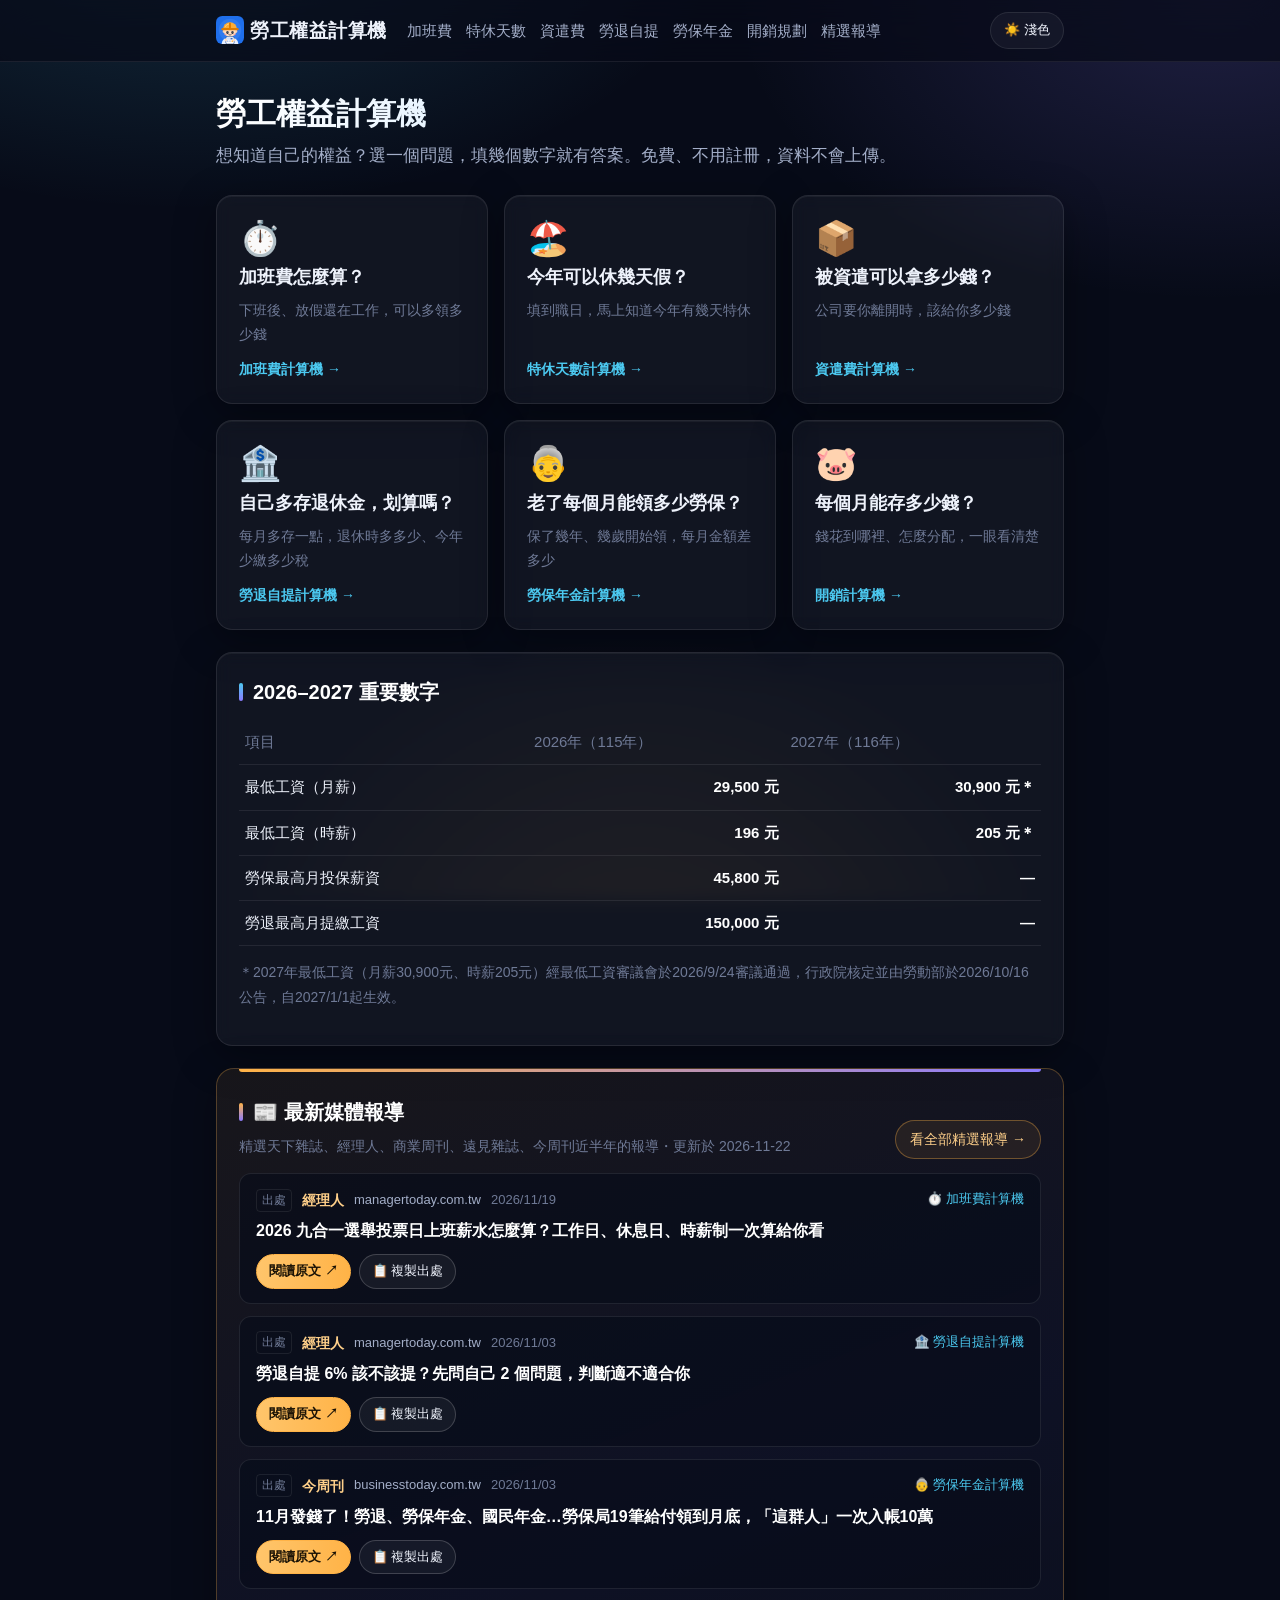
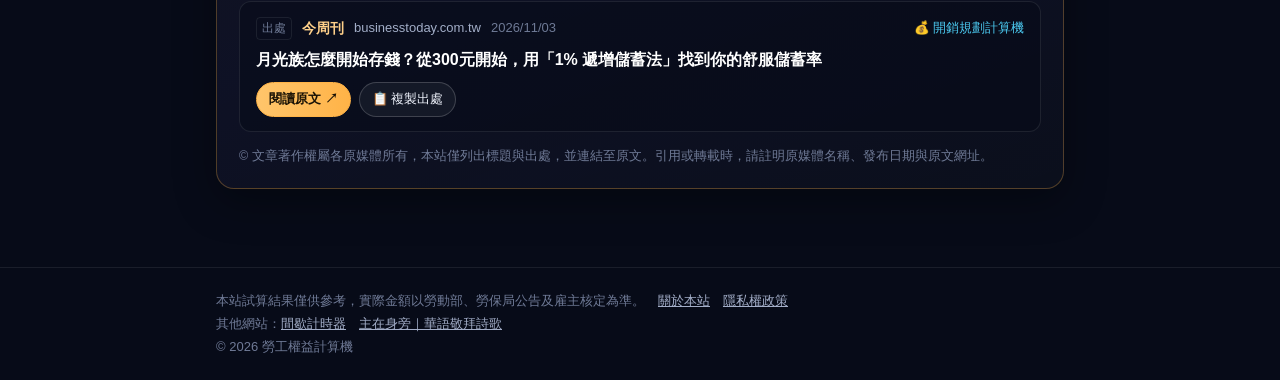
==== commit f3fd4001: "網站圖示與分享預覽圖改為 Q 版小上班族（戴安全帽、抱計算機），圖片網址加 ?v=2 讓快取更新 Co-Authored-By: Claude Opus 5.5 <noreply@anthropic." ====
--- a/index.html
+++ b/index.html
@@ -1,9 +1,9 @@
 <!doctype html><html lang="zh-Hant-TW"><head><meta charset="utf-8"><script>try{if(localStorage.getItem("lc-theme")==="light")document.documentElement.dataset.theme="light"}catch(e){}</script><meta name="google-site-verification" content="qJiFqGGV6QfgCIbcOSD9Yrbxs5jmW34U30LSL2Sjmbo"><meta name="theme-color" content="#070b18"><meta name="viewport" content="width=device-width,initial-scale=1">
 <title>勞工權益計算機｜加班費、特休、資遣費、勞退、勞保年金、開銷規劃線上試算</title><meta name="description" content="免費線上試算加班費、特休天數、資遣費、勞退自提與勞保老年年金，依最新勞基法與2026年最低工資計算，手機也好用。"><link rel="canonical" href="https://chengcheming-ai.github.io/labor-calculator/">
-<meta property="og:title" content="勞工權益計算機｜加班費、特休、資遣費、勞退、勞保年金、開銷規劃線上試算"><meta property="og:description" content="免費線上試算加班費、特休天數、資遣費、勞退自提與勞保老年年金，依最新勞基法與2026年最低工資計算，手機也好用。"><meta property="og:type" content="website"><meta property="og:url" content="https://chengcheming-ai.github.io/labor-calculator/"><meta property="og:image" content="https://chengcheming-ai.github.io/labor-calculator/og.png"><meta property="og:image:width" content="1200"><meta property="og:image:height" content="630"><meta name="twitter:card" content="summary_large_image">
+<meta property="og:title" content="勞工權益計算機｜加班費、特休、資遣費、勞退、勞保年金、開銷規劃線上試算"><meta property="og:description" content="免費線上試算加班費、特休天數、資遣費、勞退自提與勞保老年年金，依最新勞基法與2026年最低工資計算，手機也好用。"><meta property="og:type" content="website"><meta property="og:url" content="https://chengcheming-ai.github.io/labor-calculator/"><meta property="og:image" content="https://chengcheming-ai.github.io/labor-calculator/og.png?v=2"><meta property="og:image:width" content="1200"><meta property="og:image:height" content="630"><meta name="twitter:card" content="summary_large_image">
 <script type="application/ld+json">{"@context": "https://schema.org", "@type": "WebApplication", "name": "勞工權益計算機", "url": "https://chengcheming-ai.github.io/labor-calculator/", "description": "免費線上試算加班費、特休天數、資遣費、勞退自提與勞保老年年金，依最新勞基法與2026年最低工資計算，手機也好用。", "applicationCategory": "FinanceApplication", "operatingSystem": "Any", "inLanguage": "zh-Hant-TW", "isAccessibleForFree": true, "offers": {"@type": "Offer", "price": "0", "priceCurrency": "TWD"}}</script>
-<link rel="icon" href="icon.svg" type="image/svg+xml"><link rel="apple-touch-icon" href="apple-touch-icon.png"><link rel="stylesheet" href="style.css"></head><body>
-<header><div class="in"><a class="logo" href="./"><img src="icon.svg" alt="" width="28" height="28" style="vertical-align:-7px;margin-right:6px">勞工權益計算機</a><nav><a href="overtime/">加班費</a><a href="annual-leave/">特休天數</a><a href="severance/">資遣費</a><a href="pension/">勞退自提</a><a href="labor-insurance/">勞保年金</a><a href="budget/">開銷規劃</a><a href="news/">精選報導</a></nav></div></header>
+<link rel="icon" href="icon.svg?v=2" type="image/svg+xml"><link rel="apple-touch-icon" href="apple-touch-icon.png?v=2"><link rel="stylesheet" href="style.css"></head><body>
+<header><div class="in"><a class="logo" href="./"><img src="icon.svg?v=2" alt="" width="28" height="28" style="vertical-align:-7px;margin-right:6px">勞工權益計算機</a><nav><a href="overtime/">加班費</a><a href="annual-leave/">特休天數</a><a href="severance/">資遣費</a><a href="pension/">勞退自提</a><a href="labor-insurance/">勞保年金</a><a href="budget/">開銷規劃</a><a href="news/">精選報導</a></nav></div></header>
 <main>
 <h1>勞工權益計算機</h1><p class="lead">想知道自己的權益？選一個問題，填幾個數字就有答案。免費、不用註冊，資料不會上傳。</p>
 <div class="grid tools"><a class="card" href="overtime/"><span class="ic" aria-hidden="true">⏱️</span><b>加班費怎麼算？</b><span class="note">下班後、放假還在工作，可以多領多少錢</span><span class="go">加班費計算機 →</span></a><a class="card" href="annual-leave/"><span class="ic" aria-hidden="true">🏖️</span><b>今年可以休幾天假？</b><span class="note">填到職日，馬上知道今年有幾天特休</span><span class="go">特休天數計算機 →</span></a><a class="card" href="severance/"><span class="ic" aria-hidden="true">📦</span><b>被資遣可以拿多少錢？</b><span class="note">公司要你離開時，該給你多少錢</span><span class="go">資遣費計算機 →</span></a><a class="card" href="pension/"><span class="ic" aria-hidden="true">🏦</span><b>自己多存退休金，划算嗎？</b><span class="note">每月多存一點，退休時多多少、今年少繳多少稅</span><span class="go">勞退自提計算機 →</span></a><a class="card" href="labor-insurance/"><span class="ic" aria-hidden="true">👵</span><b>老了每個月能領多少勞保？</b><span class="note">保了幾年、幾歲開始領，每月金額差多少</span><span class="go">勞保年金計算機 →</span></a><a class="card" href="budget/"><span class="ic" aria-hidden="true">🐷</span><b>每個月能存多少錢？</b><span class="note">錢花到哪裡、怎麼分配，一眼看清楚</span><span class="go">開銷計算機 →</span></a></div>
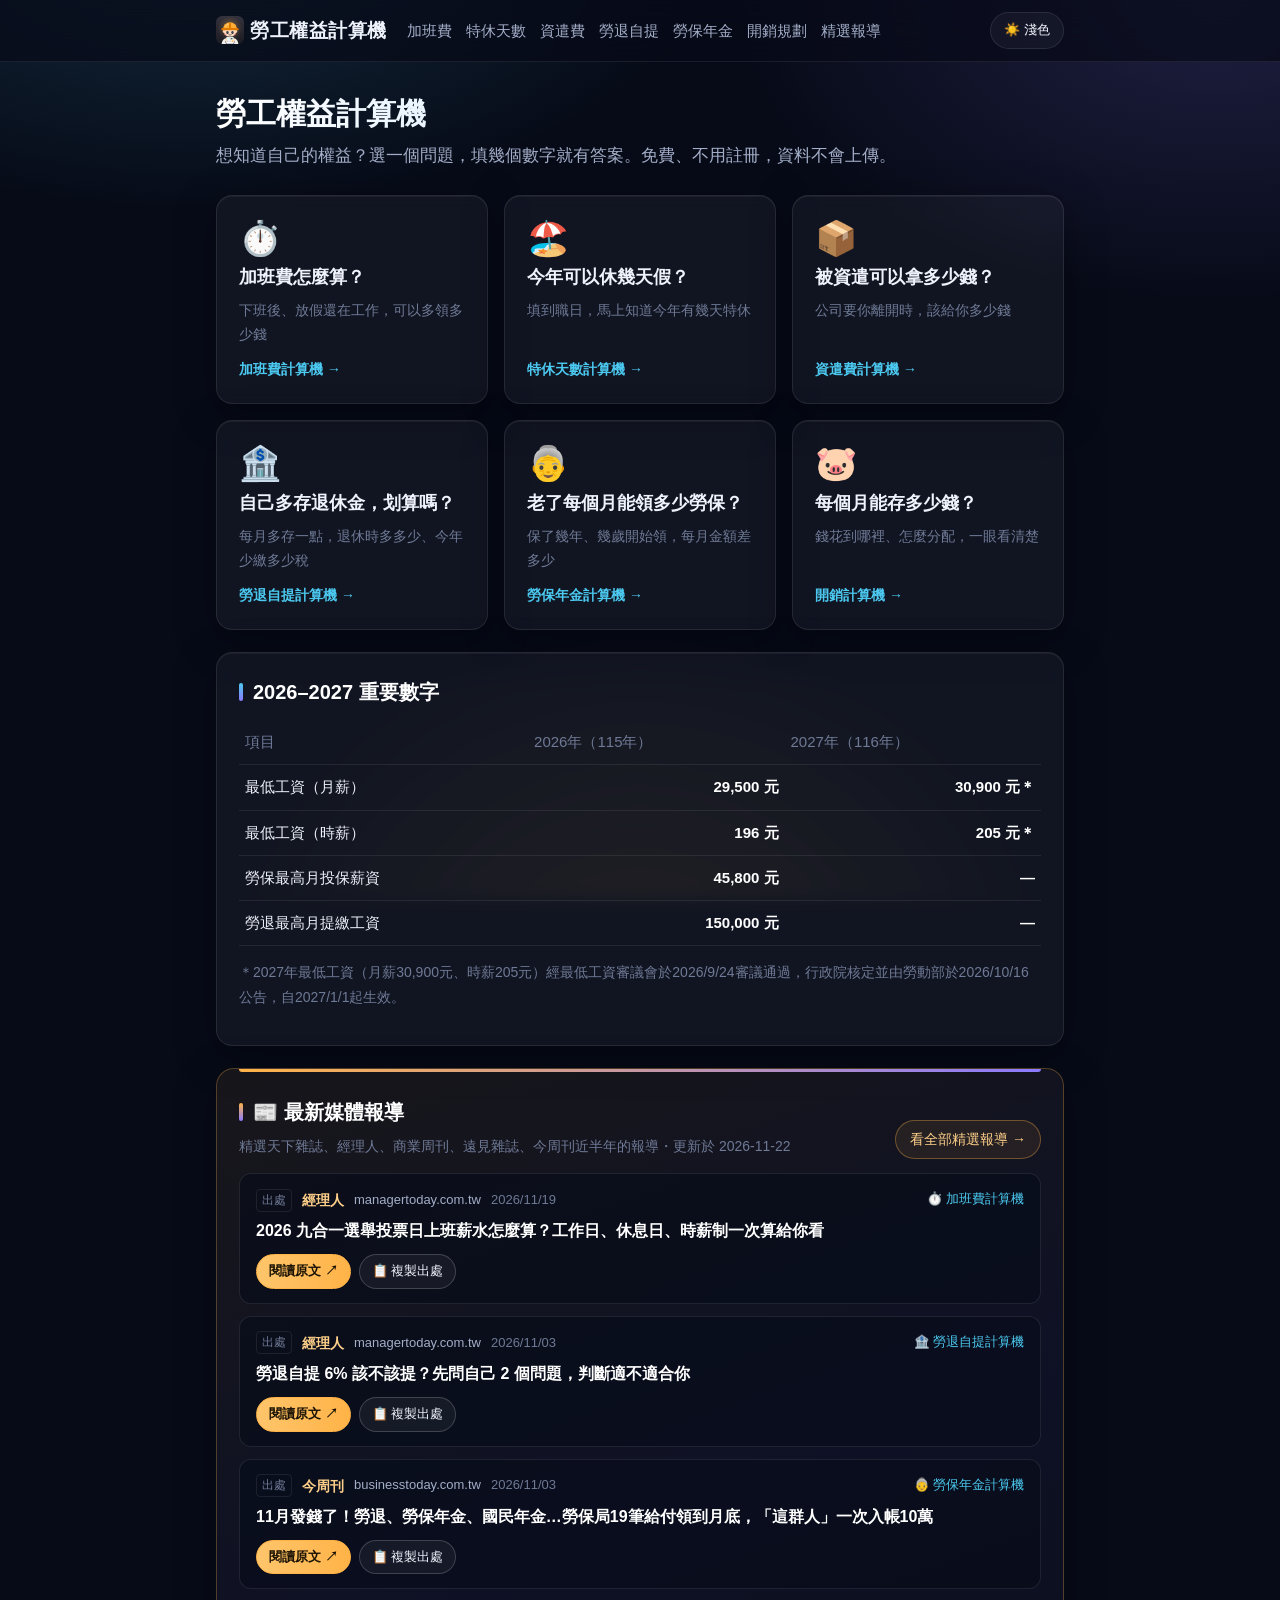
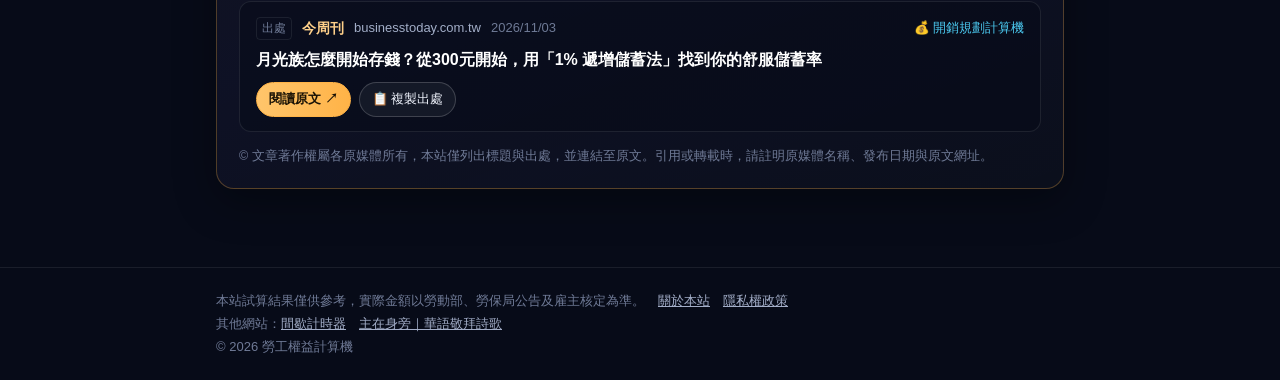
==== commit 7abc41ca: "Q 版圖示與分享預覽圖改為深炭灰底＋琥珀光暈（不用藍底），圖片網址 ?v=3 Co-Authored-By: Claude Opus 5.5 <noreply@anthropic.com> Claud" ====
--- a/index.html
+++ b/index.html
@@ -1,9 +1,9 @@
 <!doctype html><html lang="zh-Hant-TW"><head><meta charset="utf-8"><script>try{if(localStorage.getItem("lc-theme")==="light")document.documentElement.dataset.theme="light"}catch(e){}</script><meta name="google-site-verification" content="qJiFqGGV6QfgCIbcOSD9Yrbxs5jmW34U30LSL2Sjmbo"><meta name="theme-color" content="#070b18"><meta name="viewport" content="width=device-width,initial-scale=1">
 <title>勞工權益計算機｜加班費、特休、資遣費、勞退、勞保年金、開銷規劃線上試算</title><meta name="description" content="免費線上試算加班費、特休天數、資遣費、勞退自提與勞保老年年金，依最新勞基法與2026年最低工資計算，手機也好用。"><link rel="canonical" href="https://chengcheming-ai.github.io/labor-calculator/">
-<meta property="og:title" content="勞工權益計算機｜加班費、特休、資遣費、勞退、勞保年金、開銷規劃線上試算"><meta property="og:description" content="免費線上試算加班費、特休天數、資遣費、勞退自提與勞保老年年金，依最新勞基法與2026年最低工資計算，手機也好用。"><meta property="og:type" content="website"><meta property="og:url" content="https://chengcheming-ai.github.io/labor-calculator/"><meta property="og:image" content="https://chengcheming-ai.github.io/labor-calculator/og.png?v=2"><meta property="og:image:width" content="1200"><meta property="og:image:height" content="630"><meta name="twitter:card" content="summary_large_image">
+<meta property="og:title" content="勞工權益計算機｜加班費、特休、資遣費、勞退、勞保年金、開銷規劃線上試算"><meta property="og:description" content="免費線上試算加班費、特休天數、資遣費、勞退自提與勞保老年年金，依最新勞基法與2026年最低工資計算，手機也好用。"><meta property="og:type" content="website"><meta property="og:url" content="https://chengcheming-ai.github.io/labor-calculator/"><meta property="og:image" content="https://chengcheming-ai.github.io/labor-calculator/og.png?v=3"><meta property="og:image:width" content="1200"><meta property="og:image:height" content="630"><meta name="twitter:card" content="summary_large_image">
 <script type="application/ld+json">{"@context": "https://schema.org", "@type": "WebApplication", "name": "勞工權益計算機", "url": "https://chengcheming-ai.github.io/labor-calculator/", "description": "免費線上試算加班費、特休天數、資遣費、勞退自提與勞保老年年金，依最新勞基法與2026年最低工資計算，手機也好用。", "applicationCategory": "FinanceApplication", "operatingSystem": "Any", "inLanguage": "zh-Hant-TW", "isAccessibleForFree": true, "offers": {"@type": "Offer", "price": "0", "priceCurrency": "TWD"}}</script>
-<link rel="icon" href="icon.svg?v=2" type="image/svg+xml"><link rel="apple-touch-icon" href="apple-touch-icon.png?v=2"><link rel="stylesheet" href="style.css"></head><body>
-<header><div class="in"><a class="logo" href="./"><img src="icon.svg?v=2" alt="" width="28" height="28" style="vertical-align:-7px;margin-right:6px">勞工權益計算機</a><nav><a href="overtime/">加班費</a><a href="annual-leave/">特休天數</a><a href="severance/">資遣費</a><a href="pension/">勞退自提</a><a href="labor-insurance/">勞保年金</a><a href="budget/">開銷規劃</a><a href="news/">精選報導</a></nav></div></header>
+<link rel="icon" href="icon.svg?v=3" type="image/svg+xml"><link rel="apple-touch-icon" href="apple-touch-icon.png?v=3"><link rel="stylesheet" href="style.css"></head><body>
+<header><div class="in"><a class="logo" href="./"><img src="icon.svg?v=3" alt="" width="28" height="28" style="vertical-align:-7px;margin-right:6px">勞工權益計算機</a><nav><a href="overtime/">加班費</a><a href="annual-leave/">特休天數</a><a href="severance/">資遣費</a><a href="pension/">勞退自提</a><a href="labor-insurance/">勞保年金</a><a href="budget/">開銷規劃</a><a href="news/">精選報導</a></nav></div></header>
 <main>
 <h1>勞工權益計算機</h1><p class="lead">想知道自己的權益？選一個問題，填幾個數字就有答案。免費、不用註冊，資料不會上傳。</p>
 <div class="grid tools"><a class="card" href="overtime/"><span class="ic" aria-hidden="true">⏱️</span><b>加班費怎麼算？</b><span class="note">下班後、放假還在工作，可以多領多少錢</span><span class="go">加班費計算機 →</span></a><a class="card" href="annual-leave/"><span class="ic" aria-hidden="true">🏖️</span><b>今年可以休幾天假？</b><span class="note">填到職日，馬上知道今年有幾天特休</span><span class="go">特休天數計算機 →</span></a><a class="card" href="severance/"><span class="ic" aria-hidden="true">📦</span><b>被資遣可以拿多少錢？</b><span class="note">公司要你離開時，該給你多少錢</span><span class="go">資遣費計算機 →</span></a><a class="card" href="pension/"><span class="ic" aria-hidden="true">🏦</span><b>自己多存退休金，划算嗎？</b><span class="note">每月多存一點，退休時多多少、今年少繳多少稅</span><span class="go">勞退自提計算機 →</span></a><a class="card" href="labor-insurance/"><span class="ic" aria-hidden="true">👵</span><b>老了每個月能領多少勞保？</b><span class="note">保了幾年、幾歲開始領，每月金額差多少</span><span class="go">勞保年金計算機 →</span></a><a class="card" href="budget/"><span class="ic" aria-hidden="true">🐷</span><b>每個月能存多少錢？</b><span class="note">錢花到哪裡、怎麼分配，一眼看清楚</span><span class="go">開銷計算機 →</span></a></div>
